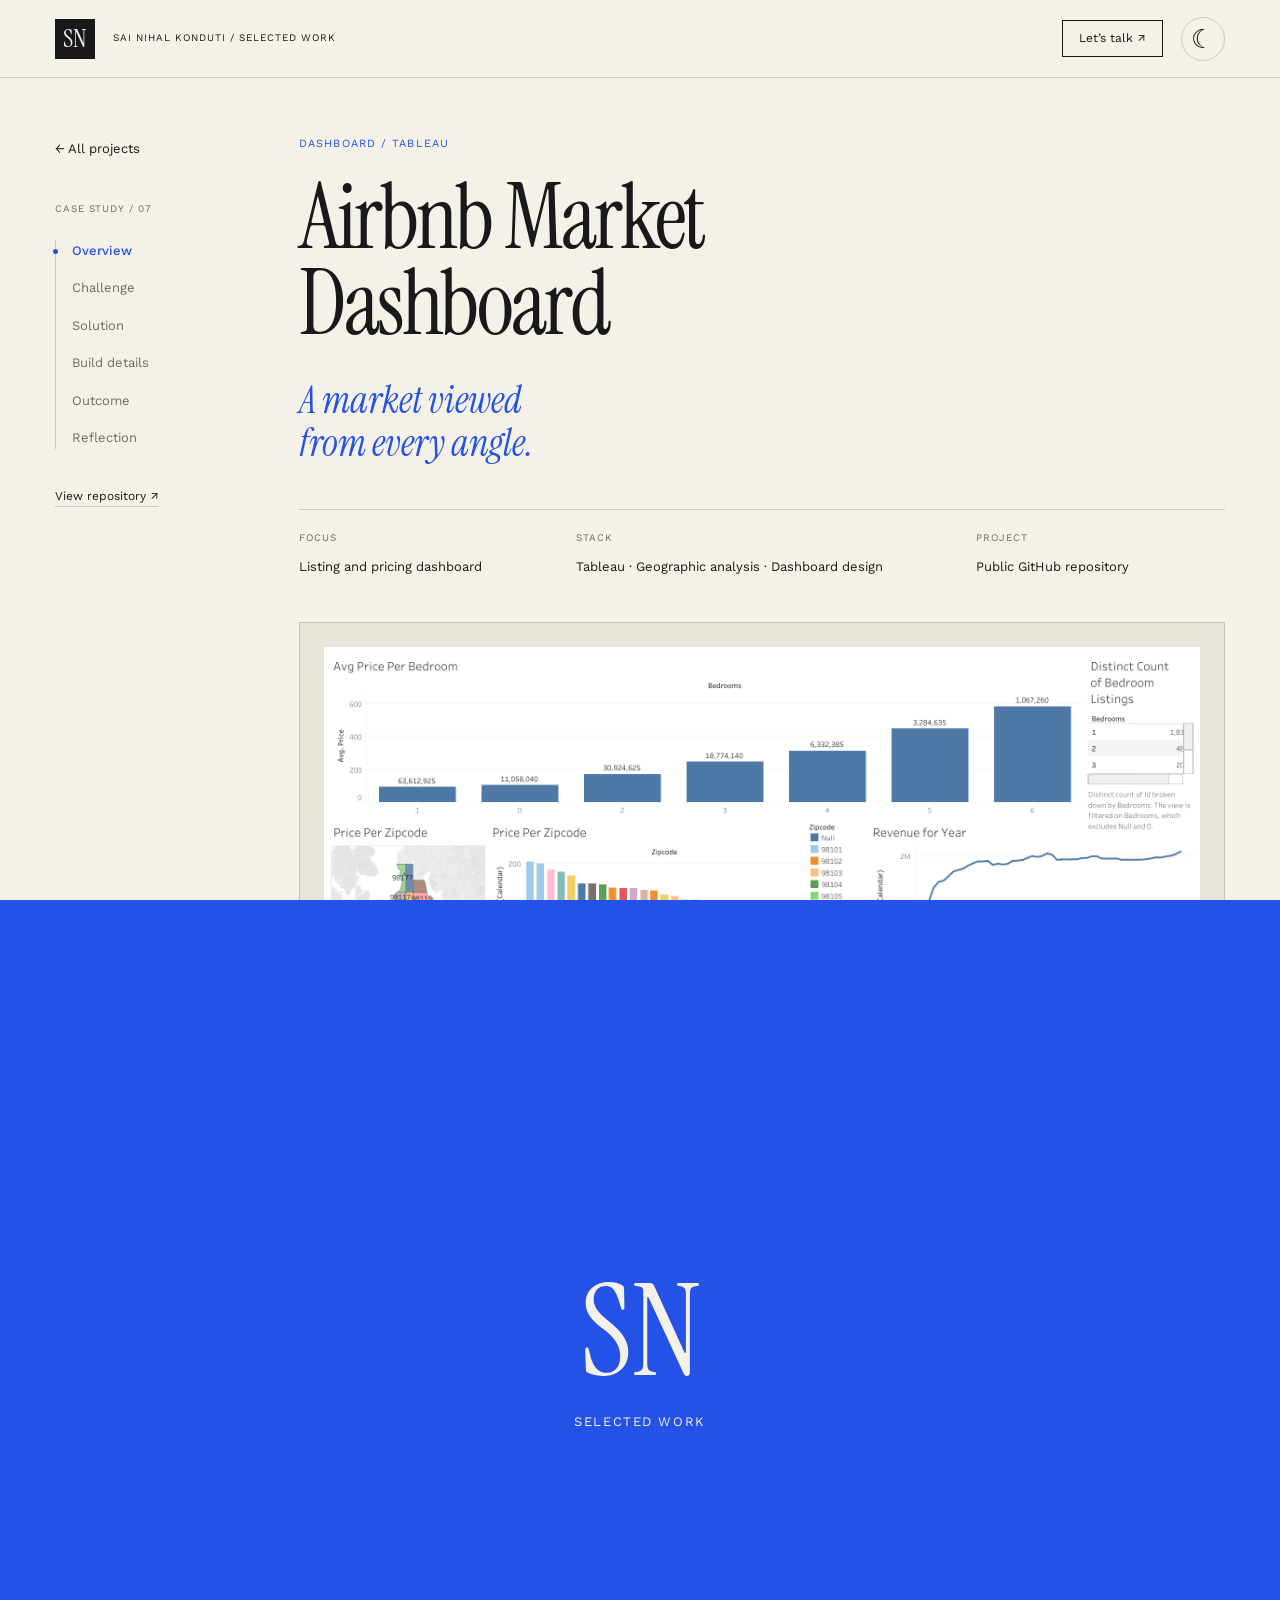
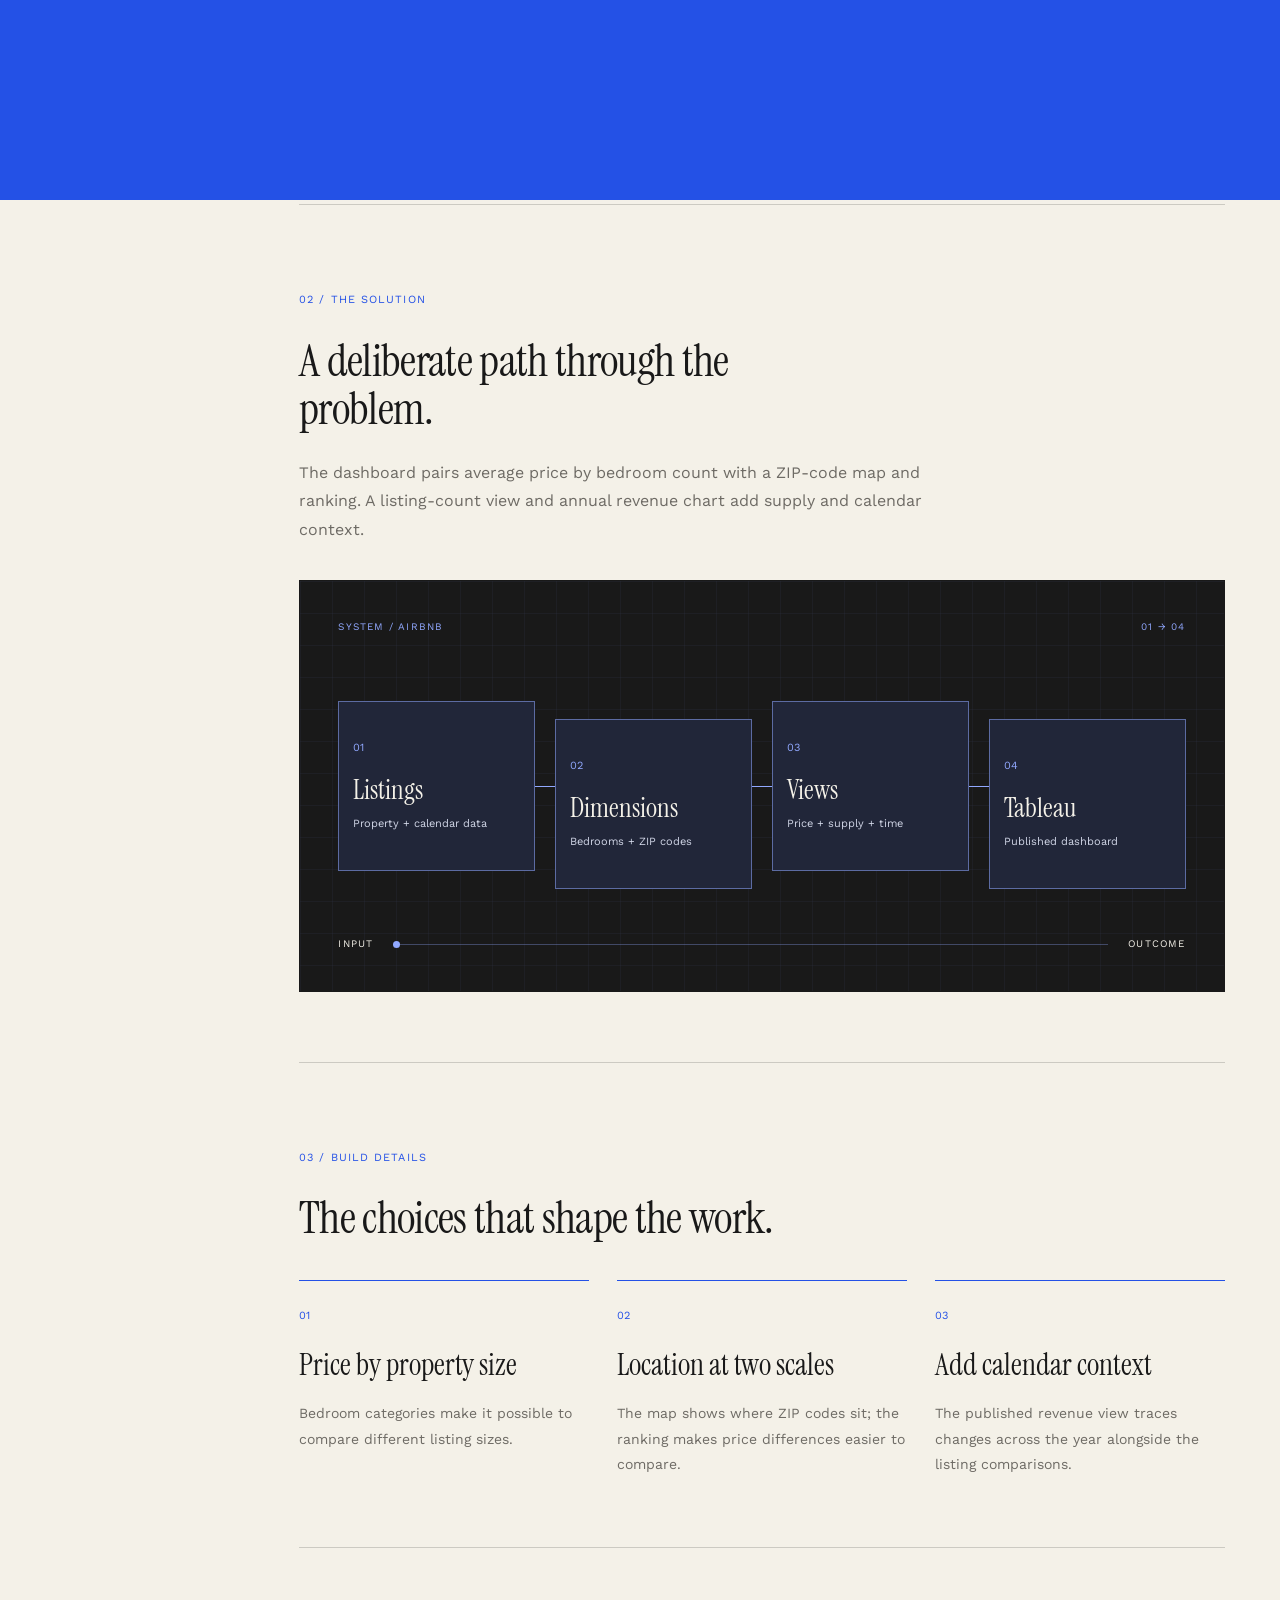
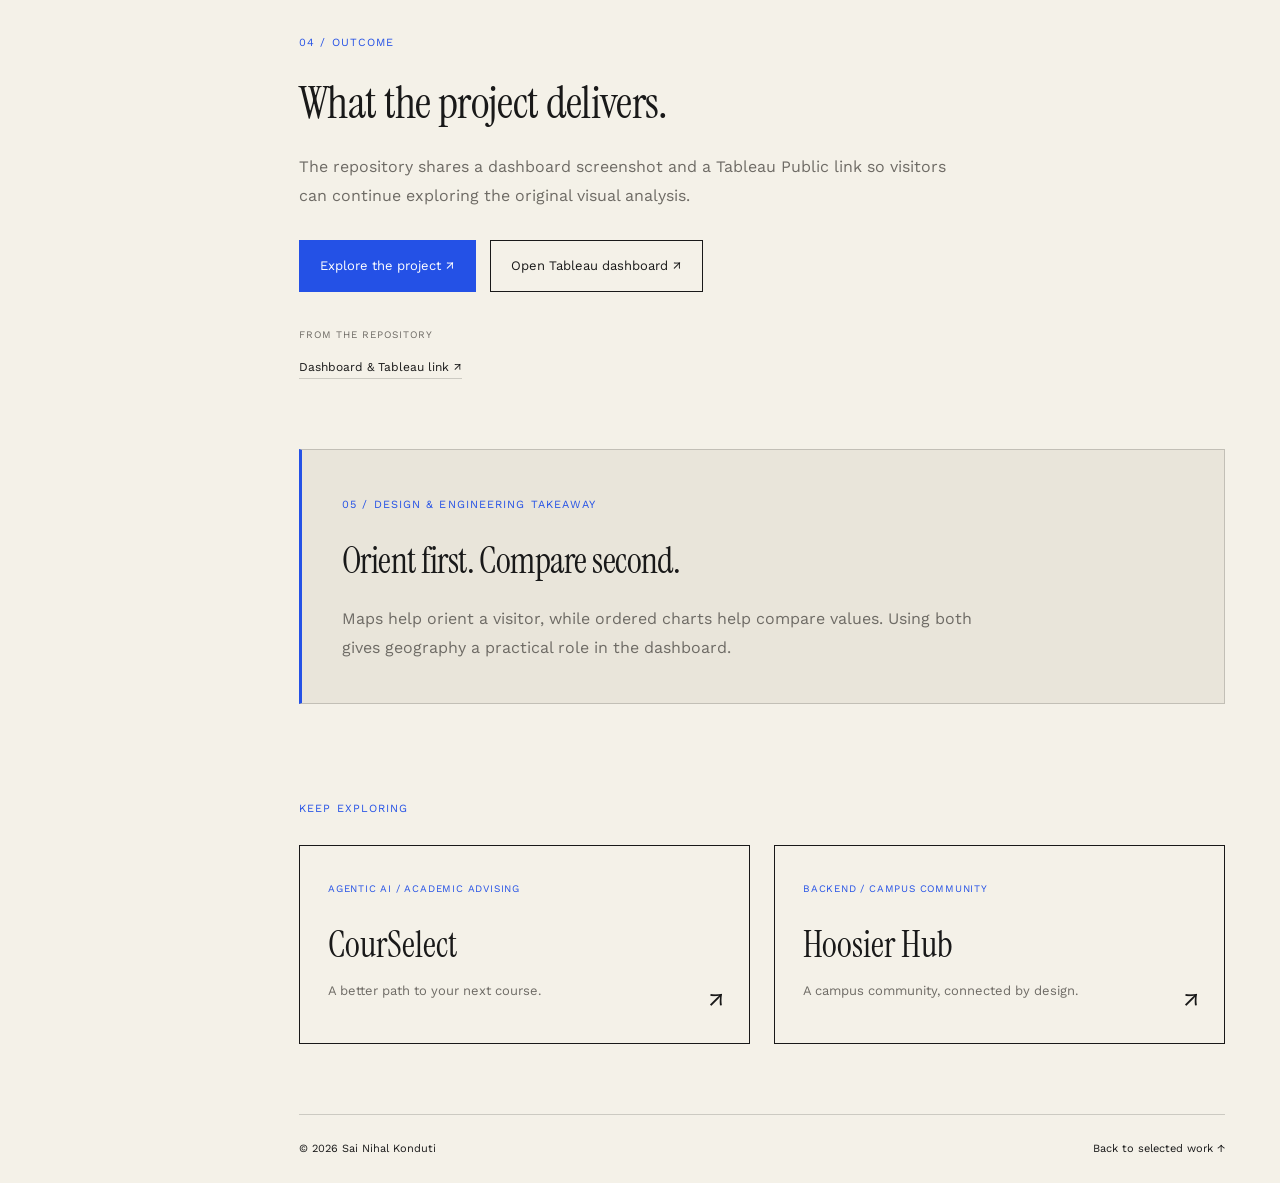
==== projects/airbnb.html @ 0c11f047 "Add project case studies, refine typography, and support dark mode" ====
<!doctype html>
<html lang="en"><head><meta charset="UTF-8"><meta name="viewport" content="width=device-width,initial-scale=1"><meta name="description" content="A Tableau dashboard bringing together bedroom pricing, listing counts, geographic differences, and a calendar-based revenue view."><title>Airbnb Market Dashboard — Sai Nihal Konduti</title><link rel="icon" href="../favicon.svg" type="image/svg+xml"><link rel="preconnect" href="https://fonts.googleapis.com"><link rel="preconnect" href="https://fonts.gstatic.com" crossorigin><link href="https://fonts.googleapis.com/css2?family=Instrument+Serif:ital@0;1&family=Work+Sans:wght@400;500;600&display=swap" rel="stylesheet"><link rel="stylesheet" href="../project.css?v=1"><script src="../transitions.js?v=1"></script><link rel="stylesheet" href="../theme.css?v=4"><script src="../theme.js?v=1"></script></head>
<body><a class="skip-link" href="#case-main">Skip to project</a><div class="page-wipe" aria-hidden="true"><span>SN <i>Selected work</i></span></div>
<header class="case-header"><a class="case-wordmark" data-page-transition href="../index.html#work" aria-label="Back to Sai Nihal’s portfolio">SN</a><span>SAI NIHAL KONDUTI / SELECTED WORK</span><a data-page-transition href="../index.html#contact">Let’s talk ↗</a><button class="theme-toggle" type="button" data-theme-toggle aria-label="Switch to dark mode" aria-pressed="false">☾</button></header>
<div class="case-layout"><aside class="case-sidebar"><a class="back-link" data-page-transition href="../index.html#work">← All projects</a><p>CASE STUDY / 07</p><nav aria-label="Case study sections"><a href="#overview">Overview</a><a href="#challenge">Challenge</a><a href="#solution">Solution</a><a href="#engineering">Build details</a><a href="#outcome">Outcome</a><a href="#reflection">Reflection</a></nav><a class="source-link" href="https://github.com/nihal2405/AIRBNB-DASHBOARD-USING-TABLEAU" target="_blank" rel="noreferrer">View repository ↗</a></aside>
<main id="case-main"><section id="overview" class="case-overview"><p class="eyebrow">Dashboard / Tableau</p><h1>Airbnb Market Dashboard</h1><p class="case-tagline">A market viewed<br>from every angle.</p><div class="case-meta"><div><small>FOCUS</small><span>Listing and pricing dashboard</span></div><div><small>STACK</small><span>Tableau · Geographic analysis · Dashboard design</span></div><div><small>PROJECT</small><span>Public GitHub repository</span></div></div><figure class="case-media"><a href="../assets/projects/airbnb.png" target="_blank" aria-label="View full-size project image"><img src="../assets/projects/airbnb.png" alt="Published Tableau dashboard showing bedroom prices, Seattle ZIP codes, listing counts, and revenue over time" fetchpriority="high"></a><figcaption>Original Tableau dashboard screenshot published in the project README <span>View full size ↗</span></figcaption></figure><div class="case-stats"><div><strong>Tableau</strong><span>visual analysis</span></div><div><strong>ZIP codes</strong><span>geographic comparison</span></div><div><strong>2016</strong><span>calendar view</span></div></div><p class="case-lead">A Tableau dashboard bringing together bedroom pricing, listing counts, geographic differences, and a calendar-based revenue view.</p></section>
<section id="challenge" class="case-section"><span class="section-no">01 / THE CHALLENGE</span><h2>One average cannot explain a market.</h2><p>A single average price hides the differences between property size, location, and time. Those dimensions need to be visible together.</p></section>
<section id="solution" class="case-section"><span class="section-no">02 / THE SOLUTION</span><h2>A deliberate path through the problem.</h2><p>The dashboard pairs average price by bedroom count with a ZIP-code map and ranking. A listing-count view and annual revenue chart add supply and calendar context.</p><div class="system-map" role="img" aria-label="Listings → Dimensions → Views → Tableau"><div class="map-label"><span>SYSTEM / AIRBNB</span><span>01 → 04</span></div><div class="map-path"><div class="map-node"><small>01</small><strong>Listings</strong><span>Property + calendar data</span></div><div class="map-node"><small>02</small><strong>Dimensions</strong><span>Bedrooms + ZIP codes</span></div><div class="map-node"><small>03</small><strong>Views</strong><span>Price + supply + time</span></div><div class="map-node"><small>04</small><strong>Tableau</strong><span>Published dashboard</span></div></div><div class="map-footer"><span>INPUT</span><i></i><span>OUTCOME</span></div></div></section>
<section id="engineering" class="case-section"><span class="section-no">03 / BUILD DETAILS</span><h2>The choices that shape the work.</h2><div class="feature-grid"><article><small>01</small><h3>Price by property size</h3><p>Bedroom categories make it possible to compare different listing sizes.</p></article><article><small>02</small><h3>Location at two scales</h3><p>The map shows where ZIP codes sit; the ranking makes price differences easier to compare.</p></article><article><small>03</small><h3>Add calendar context</h3><p>The published revenue view traces changes across the year alongside the listing comparisons.</p></article></div></section>
<section id="outcome" class="case-section"><span class="section-no">04 / OUTCOME</span><h2>What the project delivers.</h2><p>The repository shares a dashboard screenshot and a Tableau Public link so visitors can continue exploring the original visual analysis.</p><div class="case-actions"><a class="case-button" href="https://github.com/nihal2405/AIRBNB-DASHBOARD-USING-TABLEAU" target="_blank" rel="noreferrer">Explore the project ↗</a><a class="case-button secondary" href="https://public.tableau.com/views/Airbnbfullproject_17025714874480/Dashboard1" target="_blank" rel="noreferrer">Open Tableau dashboard ↗</a></div><div class="case-sources"><small>FROM THE REPOSITORY</small><a href="https://github.com/nihal2405/AIRBNB-DASHBOARD-USING-TABLEAU/blob/HEAD/README.md" target="_blank" rel="noreferrer">Dashboard &amp; Tableau link ↗</a></div></section>
<section id="reflection" class="case-section case-reflection"><span class="section-no">05 / DESIGN &amp; ENGINEERING TAKEAWAY</span><h2>Orient first. Compare second.</h2><p>Maps help orient a visitor, while ordered charts help compare values. Using both gives geography a practical role in the dashboard.</p></section>
<section class="related-section"><span class="section-no">KEEP EXPLORING</span><div class="related-grid"><a class="related-card" data-page-transition href="courselect.html"><span>Agentic AI / Academic advising</span><h3>CourSelect</h3><p>A better path to your next course.</p><b aria-hidden="true">↗</b></a><a class="related-card" data-page-transition href="hoosier-hub.html"><span>Backend / Campus community</span><h3>Hoosier Hub</h3><p>A campus community, connected by design.</p><b aria-hidden="true">↗</b></a></div></section><footer class="case-footer"><span>© 2026 Sai Nihal Konduti</span><a data-page-transition href="../index.html#work">Back to selected work ↑</a></footer></main></div></body></html>
---- project.css ----
@import url('transitions.css?v=1');
:root { --paper:#f4f1e8; --ink:#191919; --soft:#e9e5da; --blue:#2451e6; --muted:#6e6b65; --border:rgba(25,25,25,.18); --display:'Instrument Serif',Georgia,serif; --sans:'Work Sans',Arial,sans-serif; --gutter:clamp(22px,4.3vw,90px); }
* { box-sizing: border-box; }
html { scroll-behavior:smooth; scroll-padding-top:120px; }
body { margin:0; background:var(--paper); color:var(--ink); font:16px/1.65 var(--sans); }
a { color:inherit; text-decoration:none; }
a:focus-visible { outline:3px solid var(--blue); outline-offset:6px; }
::selection { background:var(--blue); color:var(--paper); }
.skip-link { position:fixed; left:-9999px; top:12px; z-index:1100; padding:12px; background:var(--ink); color:var(--paper); }
.skip-link:focus { left:12px; }
.case-header { position:fixed; inset:0 0 auto; height:78px; z-index:30; padding:0 var(--gutter); display:flex; align-items:center; gap:18px; background:var(--paper); border-bottom:1px solid var(--border); }
.case-wordmark { display:grid; place-items:center; width:40px; height:40px; background:var(--ink); color:var(--paper); font:25px var(--display); }
.case-header > span { font-size:10px; letter-spacing:.1em; }
.case-header > a:last-child { margin-left:auto; border:1px solid var(--ink); padding:8px 16px; font-size:12px; }
.case-layout { display:grid; grid-template-columns:180px minmax(0,1fr); gap:clamp(35px,5vw,90px); max-width:1600px; margin:0 auto; padding:135px var(--gutter) 0; }
.case-sidebar { position:sticky; top:120px; align-self:start; }
.back-link { display:inline-block; font-size:13px; margin-bottom:42px; }
.back-link:hover { color:var(--blue); }
.case-sidebar > p { font-size:10px; color:var(--muted); letter-spacing:.09em; margin:0 0 22px; }
.case-sidebar nav { display:flex; flex-direction:column; gap:16px; border-left:1px solid var(--border); }
.case-sidebar nav a { font-size:13px; color:var(--muted); padding-left:16px; position:relative; }
.case-sidebar nav a[aria-current] { color:var(--blue); font-weight:500; }
.case-sidebar nav a[aria-current]::before { content:''; position:absolute; left:-3px; top:9px; width:5px; height:5px; background:var(--blue); border-radius:50%; }
.source-link { display:inline-block; margin-top:38px; font-size:12px; border-bottom:1px solid var(--border); }
main { min-width:0; }
.eyebrow,.section-no { font-size:11px; color:var(--blue); letter-spacing:.1em; text-transform:uppercase; }
.eyebrow { margin:0 0 22px; }
h1 { font:400 clamp(60px,7vw,112px)/.96 var(--display); letter-spacing:-.035em; margin:0 0 32px; max-width:16ch; }
.case-tagline { font:italic clamp(30px,3vw,46px)/1.12 var(--display); color:var(--blue); margin:0 0 44px; }
.case-meta { display:grid; grid-template-columns:1fr 1.5fr 1fr; border-top:1px solid var(--border); padding-top:20px; gap:28px; margin-bottom:45px; }
.case-meta div { display:flex; flex-direction:column; gap:10px; }
.case-meta small { font-size:10px; letter-spacing:.1em; color:var(--muted); }
.case-meta span { font-size:13px; line-height:1.6; }
.system-map { position:relative; padding:clamp(24px,3vw,45px); background:var(--ink); color:var(--paper); overflow:hidden; border:1px solid var(--ink); }
.system-map::before { content:''; position:absolute; inset:0; pointer-events:none; opacity:.18; background-image:linear-gradient(#91a8ff44 1px,transparent 1px),linear-gradient(90deg,#91a8ff44 1px,transparent 1px); background-size:32px 32px; }
.map-label,.map-footer { position:relative; display:flex; align-items:center; justify-content:space-between; gap:20px; font-size:10px; letter-spacing:.12em; }
.map-label { color:#91a8ff; }
.map-path { display:grid; grid-template-columns:repeat(4,minmax(0,1fr)); gap:20px; position:relative; margin:65px 0; }
.map-path::before { content:''; position:absolute; top:50%; height:1px; left:0; right:0; background:#91a8ff; }
.map-node { position:relative; z-index:1; min-height:170px; padding:20px 14px; border:1px solid #91a8ff88; background:#212639; display:flex; flex-direction:column; justify-content:center; }
.map-node:nth-child(even) { transform:translateY(18px); }
.map-node small { color:#91a8ff; font-size:11px; margin-bottom:18px; }
.map-node strong { font:400 clamp(22px,2.1vw,34px)/1.1 var(--display); }
.map-node > span { font-size:11px; margin-top:12px; color:#d0d5e6; line-height:1.5; }
.map-footer i { flex:1; height:1px; background:#91a8ff55; position:relative; }
.map-footer i::after { content:''; position:absolute; top:-3px; left:0; width:7px; height:7px; border-radius:50%; background:#91a8ff; animation:signal 4s linear infinite; }
@keyframes signal { to { left:calc(100% - 7px); } }
.case-stats { display:grid; grid-template-columns:repeat(3,minmax(0,1fr)); border-bottom:1px solid var(--border); padding-block:30px; gap:20px; }
.case-stats div { display:flex; flex-direction:column; gap:8px; border-right:1px solid var(--border); padding-right:16px; }
.case-stats div:last-child { border:0; }
.case-stats strong { font:400 clamp(27px,3vw,46px)/1 var(--display); color:var(--blue); overflow-wrap:anywhere; }
.case-stats span { font-size:12px; color:var(--muted); }
.case-lead { font:400 clamp(26px,2.6vw,38px)/1.35 var(--display); max-width:40ch; margin:45px 0 0; }
.case-section { padding-top:80px; margin-top:70px; border-top:1px solid var(--border); }
h2 { font:400 clamp(34px,3.5vw,54px)/1.08 var(--display); letter-spacing:-.015em; max-width:25ch; margin:25px 0; }
.case-section > p { max-width:65ch; color:var(--muted); margin:0; line-height:1.8; }
.stack-chips { display:flex; gap:10px; flex-wrap:wrap; margin-top:30px; }
.stack-chips span { border:1px solid var(--ink); padding:7px 12px; font-size:12px; }
.case-section .system-map { margin-top:35px; }
.feature-grid { display:grid; grid-template-columns:repeat(3,minmax(0,1fr)); margin-top:38px; gap:28px; }
.feature-grid article { border-top:1px solid var(--blue); padding-top:20px; }
.feature-grid small { font-size:11px; color:var(--blue); }
.feature-grid h3 { font:400 30px/1.12 var(--display); margin:20px 0; }
.feature-grid p { color:var(--muted); font-size:14px; line-height:1.8; margin:0; }
.case-actions { display:flex; flex-wrap:wrap; gap:14px; margin-top:30px; }
.case-button { background:var(--blue); color:white; padding:14px 20px; font-size:13px; border:1px solid var(--blue); transition:transform .2s,box-shadow .2s; }
.case-button:hover { transform:translate(-3px,-3px); box-shadow:4px 4px 0 var(--ink); }
.case-button.secondary { background:transparent; color:var(--ink); border-color:var(--ink); }
.case-sources { display:flex; flex-wrap:wrap; gap:15px 25px; margin-top:35px; }
.case-sources small { width:100%; font-size:10px; letter-spacing:.1em; color:var(--muted); }
.case-sources a { font-size:12px; border-bottom:1px solid var(--border); }
.case-sources a:hover { color:var(--blue); }
.case-reflection { padding:40px; background:var(--soft); border:1px solid var(--border); border-left:3px solid var(--blue); }
.case-reflection h2 { font-size:36px; }
.case-media { margin:0; background:#e9e5da; border:1px solid var(--border); padding:clamp(12px,2vw,24px); }
.case-media a { display:block; background:white; }
.case-media img { display:block; width:100%; height:auto; max-height:650px; object-fit:contain; }
.case-media figcaption { display:flex; justify-content:space-between; gap:16px; font-size:11px; color:var(--muted); margin-top:15px; }
.case-media figcaption span { white-space:nowrap; }
.related-section { margin-top:90px; }
.related-grid { display:grid; grid-template-columns:1fr 1fr; gap:24px; margin-top:25px; }
.related-card { border:1px solid var(--ink); padding:28px; position:relative; transition:transform .3s,box-shadow .3s; }
.related-card:hover { transform:translateY(-6px); box-shadow:6px 6px 0 var(--blue); }
.related-card > span { font-size:10px; color:var(--blue); text-transform:uppercase; letter-spacing:.08em; }
.related-card h3 { font:400 36px/1.1 var(--display); margin:24px 0 16px; }
.related-card p { color:var(--muted); font-size:13px; padding-right:25px; }
.related-card b { position:absolute; bottom:22px; right:24px; font-size:24px; font-weight:400; }
.case-footer { display:flex; justify-content:space-between; gap:20px; font-size:11px; margin-top:70px; padding:25px 0; border-top:1px solid var(--border); }
@media(max-width:1100px) {
  .case-layout { grid-template-columns:145px minmax(0,1fr); gap:35px; }
  .map-path { grid-template-columns:1fr 1fr; margin:40px 0; }
  .map-path::before { display:none; }
  .map-node:nth-child(even) { transform:none; }
  .map-node { min-height:145px; }
  .feature-grid { grid-template-columns:1fr; }
  .feature-grid article { display:grid; grid-template-columns:30px 1fr; gap:0 15px; }
  .feature-grid h3 { margin-top:0; }
  .feature-grid p { grid-column:2; }
}
@media(max-width:760px) {
  html { scroll-padding-top:160px; }
  .case-header { height:68px; }
  .case-header > span { display:none; }
  .case-layout { display:block; padding-top:90px; }
  .case-sidebar { position:sticky; top:68px; z-index:20; background:var(--paper); padding-block:10px; border-bottom:1px solid var(--border); margin-bottom:35px; }
  .back-link { margin-bottom:12px; font-size:12px; }
  .case-sidebar > p, .source-link { display:none; }
  .case-sidebar nav { flex-direction:row; gap:20px; overflow-x:auto; border:0; padding:0 0 8px; }
  .case-sidebar nav a { padding:0; white-space:nowrap; font-size:12px; }
  .case-sidebar nav a[aria-current]::before { display:none; }
  h1 { font-size:clamp(48px,10vw,76px); }
  .case-tagline { font-size:32px; }
  .case-meta { grid-template-columns:1fr; gap:22px; }
  .case-meta div { gap:4px; }
  .map-path { gap:12px; }
  .map-node { padding:15px 12px; }
  .map-node strong { font-size:24px; }
  .map-label { font-size:9px; letter-spacing:.04em; }
  .case-stats { gap:12px; }
  .case-stats strong { font-size:30px; }
  .case-stats span { font-size:11px; }
  .case-lead { font-size:28px; }
  .case-section { padding-top:40px; margin-top:50px; }
  h2 { font-size:36px; }
  .case-reflection { padding:28px 22px; }
  .case-media figcaption { flex-direction:column; }
  .related-grid { grid-template-columns:1fr; }
  .case-footer { flex-direction:column; gap:10px; }
}
@media(prefers-reduced-motion:reduce) { html { scroll-behavior:auto; } *, *::before, *::after { animation:none!important; transition:none!important; } }
---- theme.css ----
html { color-scheme: light; }
html[data-theme="dark"] {
  color-scheme: dark;
  --paper: #17191e;
  --ink: #f4f1e8;
  --soft: #24272e;
  --muted: #b5b4b0;
  --border: rgba(244,241,232,.2);
  --blue: #7b9aff;
}
.theme-toggle {
  display: inline-grid; place-items: center; flex-shrink: 0;
  width: 44px; height: 44px; padding: 0; border: 1px solid var(--border);
  border-radius: 50%; color: var(--ink); background: transparent;
  font: 26px/1 var(--sans); cursor: pointer;
}
.theme-toggle:hover { color: var(--blue); border-color: var(--blue); }
.theme-toggle:focus-visible { outline: 2px solid var(--blue); outline-offset: 4px; }
.case-header > a:last-of-type { margin-left: auto; border: 1px solid var(--ink); padding: 8px 16px; font-size: 12px; }
html[data-theme="dark"] .paper-grain { mix-blend-mode: screen; opacity: .08; }
html[data-theme="dark"] .portrait-card { background: var(--soft); border-color: var(--border); }
html[data-theme="dark"] .portrait-tape { background: #a99e7eb5; }
html[data-theme="dark"] :is(.projects-section,.project-panel,.contact-section,.system-map,.system-core) {
  background: #0e1117; color: #f4f1e8;
}
html[data-theme="dark"] .project-panel:hover { background: #24272e; color: #f4f1e8; }
html[data-theme="dark"] :is(.button.primary,.button.inverse,.publication-block,.portrait-stamp,.case-button) {
  background: var(--blue); color: #17191e; border-color: var(--blue);
}
html[data-theme="dark"] .case-button.secondary { background: transparent; color: var(--ink); }
html[data-theme="dark"] .case-media { background: var(--soft); }
html[data-theme="dark"] .contact-inner footer { border-color: var(--border); }
html[data-theme="dark"] .social-button { border-color: var(--blue); }
html[data-theme="dark"] .social-button:hover { color: #17191e; }
@media (min-width: 1101px) { .site-nav { gap: clamp(18px,2vw,42px); } }

html[data-theme="dark"] .page-wipe { background: var(--blue); color: #17191e; }
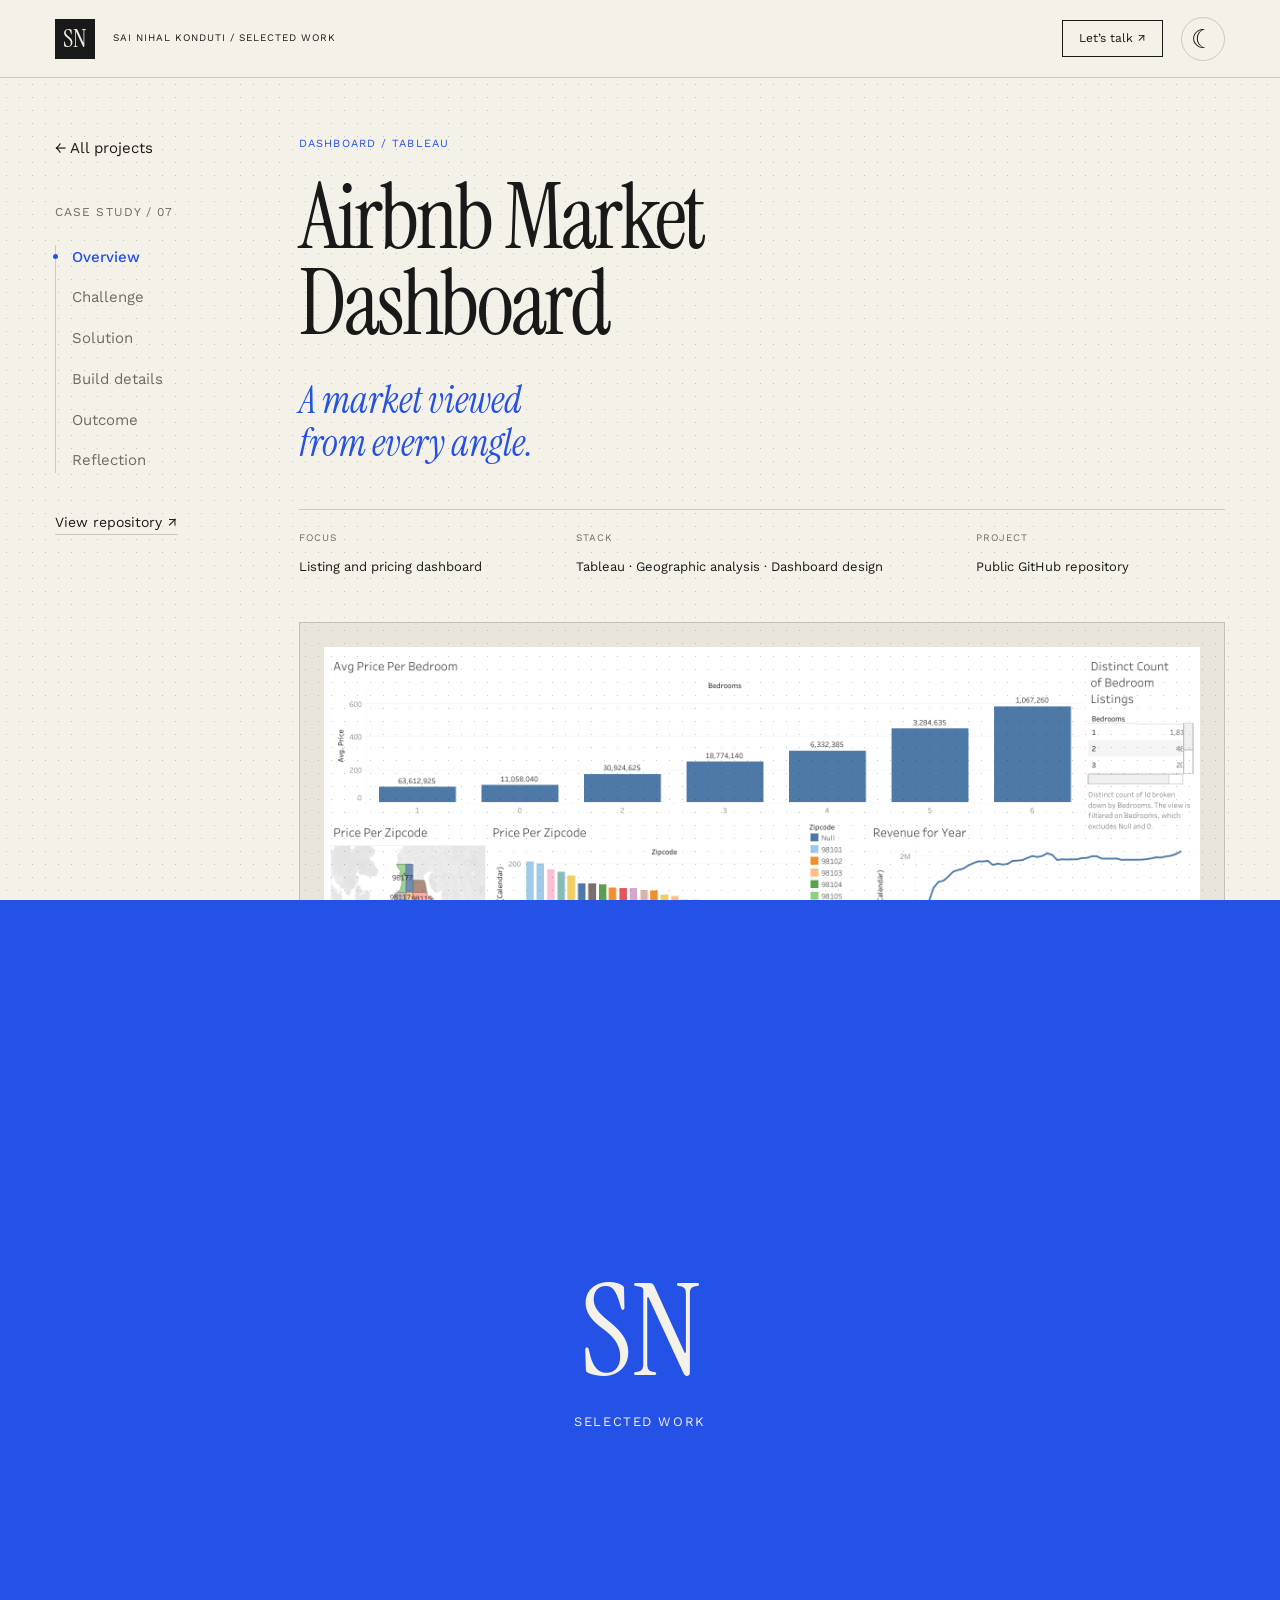
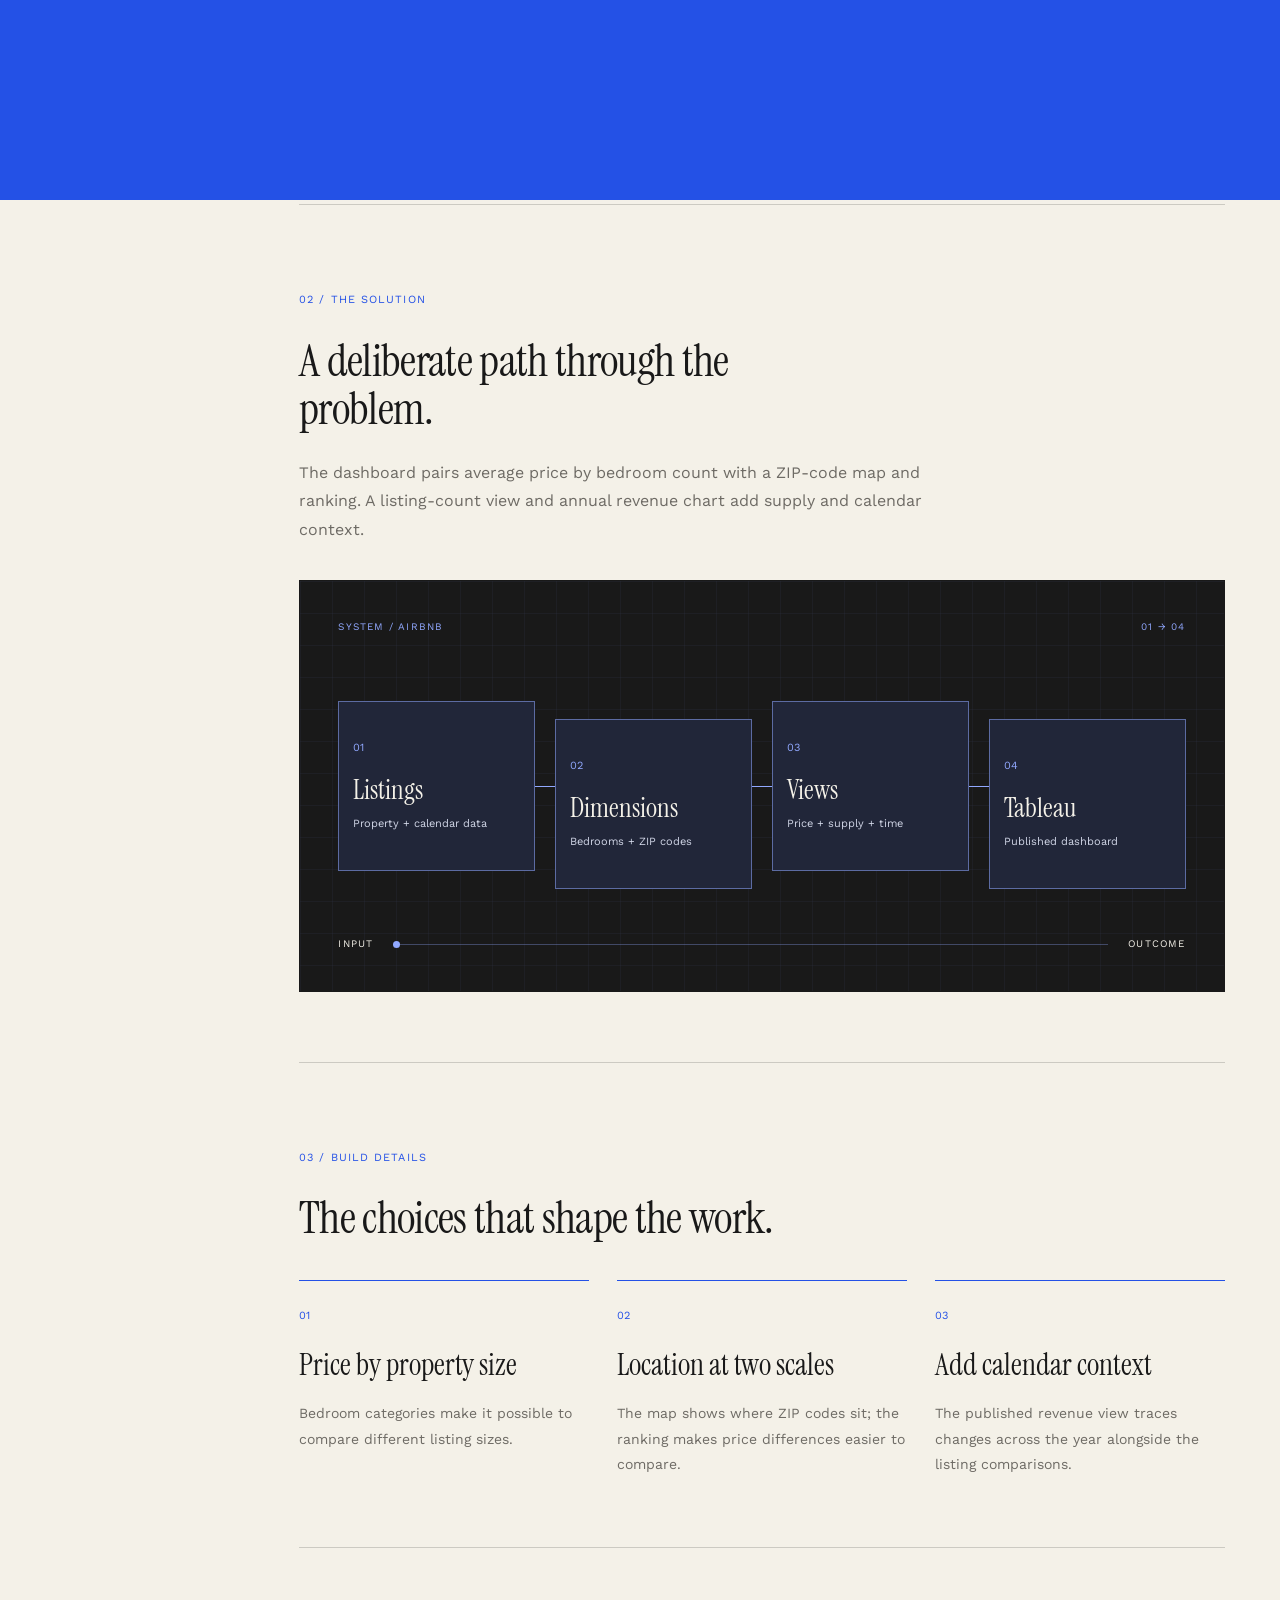
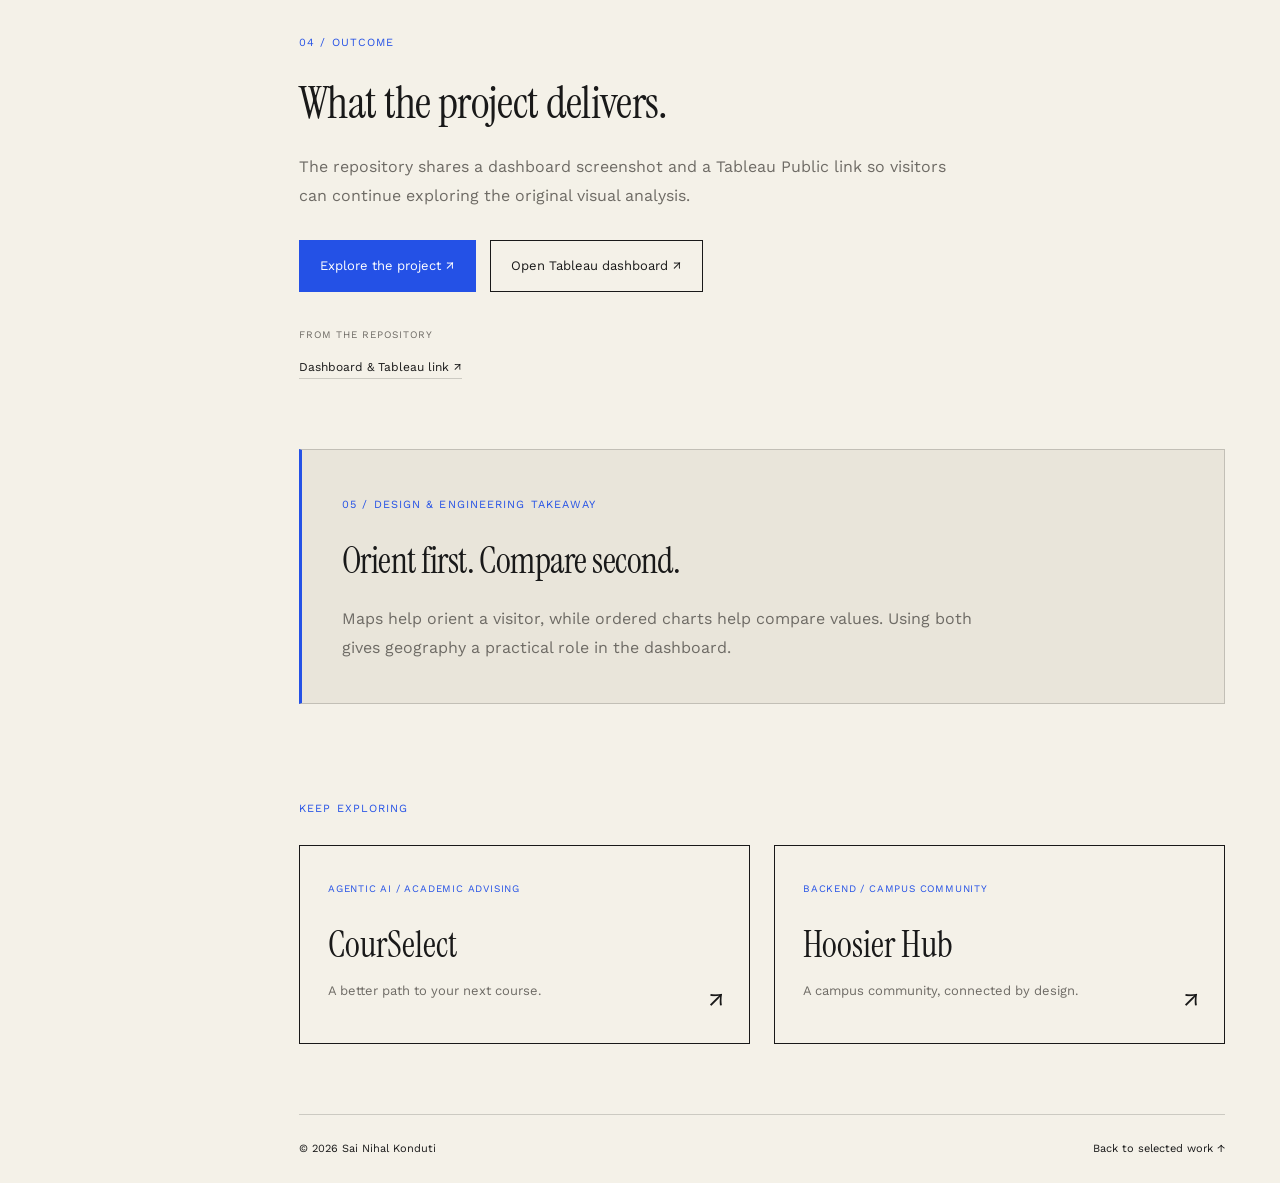
==== commit b82cd608: "Match project backgrounds and enlarge case study navigation" ====
--- a/projects/airbnb.html
+++ b/projects/airbnb.html
@@ -1,6 +1,6 @@
 <!doctype html>
-<html lang="en"><head><meta charset="UTF-8"><meta name="viewport" content="width=device-width,initial-scale=1"><meta name="description" content="A Tableau dashboard bringing together bedroom pricing, listing counts, geographic differences, and a calendar-based revenue view."><title>Airbnb Market Dashboard — Sai Nihal Konduti</title><link rel="icon" href="../favicon.svg" type="image/svg+xml"><link rel="preconnect" href="https://fonts.googleapis.com"><link rel="preconnect" href="https://fonts.gstatic.com" crossorigin><link href="https://fonts.googleapis.com/css2?family=Instrument+Serif:ital@0;1&family=Work+Sans:wght@400;500;600&display=swap" rel="stylesheet"><link rel="stylesheet" href="../project.css?v=1"><script src="../transitions.js?v=1"></script><link rel="stylesheet" href="../theme.css?v=4"><script src="../theme.js?v=1"></script></head>
-<body><a class="skip-link" href="#case-main">Skip to project</a><div class="page-wipe" aria-hidden="true"><span>SN <i>Selected work</i></span></div>
+<html lang="en"><head><meta charset="UTF-8"><meta name="viewport" content="width=device-width,initial-scale=1"><meta name="description" content="A Tableau dashboard bringing together bedroom pricing, listing counts, geographic differences, and a calendar-based revenue view."><title>Airbnb Market Dashboard — Sai Nihal Konduti</title><link rel="icon" href="../favicon.svg" type="image/svg+xml"><link rel="preconnect" href="https://fonts.googleapis.com"><link rel="preconnect" href="https://fonts.gstatic.com" crossorigin><link href="https://fonts.googleapis.com/css2?family=Instrument+Serif:ital@0;1&family=Work+Sans:wght@400;500;600&display=swap" rel="stylesheet"><link rel="stylesheet" href="../project.css?v=3"><script src="../transitions.js?v=1"></script><link rel="stylesheet" href="../theme.css?v=4"><script src="../theme.js?v=1"></script></head>
+<body><div class="paper-grain" aria-hidden="true"></div><a class="skip-link" href="#case-main">Skip to project</a><div class="page-wipe" aria-hidden="true"><span>SN <i>Selected work</i></span></div>
 <header class="case-header"><a class="case-wordmark" data-page-transition href="../index.html#work" aria-label="Back to Sai Nihal’s portfolio">SN</a><span>SAI NIHAL KONDUTI / SELECTED WORK</span><a data-page-transition href="../index.html#contact">Let’s talk ↗</a><button class="theme-toggle" type="button" data-theme-toggle aria-label="Switch to dark mode" aria-pressed="false">☾</button></header>
 <div class="case-layout"><aside class="case-sidebar"><a class="back-link" data-page-transition href="../index.html#work">← All projects</a><p>CASE STUDY / 07</p><nav aria-label="Case study sections"><a href="#overview">Overview</a><a href="#challenge">Challenge</a><a href="#solution">Solution</a><a href="#engineering">Build details</a><a href="#outcome">Outcome</a><a href="#reflection">Reflection</a></nav><a class="source-link" href="https://github.com/nihal2405/AIRBNB-DASHBOARD-USING-TABLEAU" target="_blank" rel="noreferrer">View repository ↗</a></aside>
 <main id="case-main"><section id="overview" class="case-overview"><p class="eyebrow">Dashboard / Tableau</p><h1>Airbnb Market Dashboard</h1><p class="case-tagline">A market viewed<br>from every angle.</p><div class="case-meta"><div><small>FOCUS</small><span>Listing and pricing dashboard</span></div><div><small>STACK</small><span>Tableau · Geographic analysis · Dashboard design</span></div><div><small>PROJECT</small><span>Public GitHub repository</span></div></div><figure class="case-media"><a href="../assets/projects/airbnb.png" target="_blank" aria-label="View full-size project image"><img src="../assets/projects/airbnb.png" alt="Published Tableau dashboard showing bedroom prices, Seattle ZIP codes, listing counts, and revenue over time" fetchpriority="high"></a><figcaption>Original Tableau dashboard screenshot published in the project README <span>View full size ↗</span></figcaption></figure><div class="case-stats"><div><strong>Tableau</strong><span>visual analysis</span></div><div><strong>ZIP codes</strong><span>geographic comparison</span></div><div><strong>2016</strong><span>calendar view</span></div></div><p class="case-lead">A Tableau dashboard bringing together bedroom pricing, listing counts, geographic differences, and a calendar-based revenue view.</p></section>
--- a/project.css
+++ b/project.css
@@ -14,14 +14,14 @@
 .case-header > a:last-child { margin-left:auto; border:1px solid var(--ink); padding:8px 16px; font-size:12px; }
 .case-layout { display:grid; grid-template-columns:180px minmax(0,1fr); gap:clamp(35px,5vw,90px); max-width:1600px; margin:0 auto; padding:135px var(--gutter) 0; }
 .case-sidebar { position:sticky; top:120px; align-self:start; }
-.back-link { display:inline-block; font-size:13px; margin-bottom:42px; }
+.back-link { display:inline-block; font-size:15px; margin-bottom:42px; }
 .back-link:hover { color:var(--blue); }
-.case-sidebar > p { font-size:10px; color:var(--muted); letter-spacing:.09em; margin:0 0 22px; }
+.case-sidebar > p { font-size:12px; color:var(--muted); letter-spacing:.09em; margin:0 0 22px; }
 .case-sidebar nav { display:flex; flex-direction:column; gap:16px; border-left:1px solid var(--border); }
-.case-sidebar nav a { font-size:13px; color:var(--muted); padding-left:16px; position:relative; }
+.case-sidebar nav a { font-size:15px; color:var(--muted); padding-left:16px; position:relative; }
 .case-sidebar nav a[aria-current] { color:var(--blue); font-weight:500; }
-.case-sidebar nav a[aria-current]::before { content:''; position:absolute; left:-3px; top:9px; width:5px; height:5px; background:var(--blue); border-radius:50%; }
-.source-link { display:inline-block; margin-top:38px; font-size:12px; border-bottom:1px solid var(--border); }
+.case-sidebar nav a[aria-current]::before { content:''; position:absolute; left:-3px; top:calc(.825em - 2.5px); width:5px; height:5px; background:var(--blue); border-radius:50%; }
+.source-link { display:inline-block; margin-top:38px; font-size:14px; border-bottom:1px solid var(--border); }
 main { min-width:0; }
 .eyebrow,.section-no { font-size:11px; color:var(--blue); letter-spacing:.1em; text-transform:uppercase; }
 .eyebrow { margin:0 0 22px; }
@@ -103,10 +103,10 @@
   .case-header > span { display:none; }
   .case-layout { display:block; padding-top:90px; }
   .case-sidebar { position:sticky; top:68px; z-index:20; background:var(--paper); padding-block:10px; border-bottom:1px solid var(--border); margin-bottom:35px; }
-  .back-link { margin-bottom:12px; font-size:12px; }
+  .back-link { margin-bottom:12px; font-size:14px; }
   .case-sidebar > p, .source-link { display:none; }
   .case-sidebar nav { flex-direction:row; gap:20px; overflow-x:auto; border:0; padding:0 0 8px; }
-  .case-sidebar nav a { padding:0; white-space:nowrap; font-size:12px; }
+  .case-sidebar nav a { padding:0; white-space:nowrap; font-size:14px; }
   .case-sidebar nav a[aria-current]::before { display:none; }
   h1 { font-size:clamp(48px,10vw,76px); }
   .case-tagline { font-size:32px; }
@@ -128,3 +128,6 @@
   .case-footer { flex-direction:column; gap:10px; }
 }
 @media(prefers-reduced-motion:reduce) { html { scroll-behavior:auto; } *, *::before, *::after { animation:none!important; transition:none!important; } }
+
+/* Match the dotted paper texture used on the portfolio homepage. */
+.paper-grain { position:fixed; inset:0; pointer-events:none; z-index:2; opacity:.22; mix-blend-mode:multiply; background-image:radial-gradient(var(--ink) .6px,transparent .6px); background-size:13px 13px; }
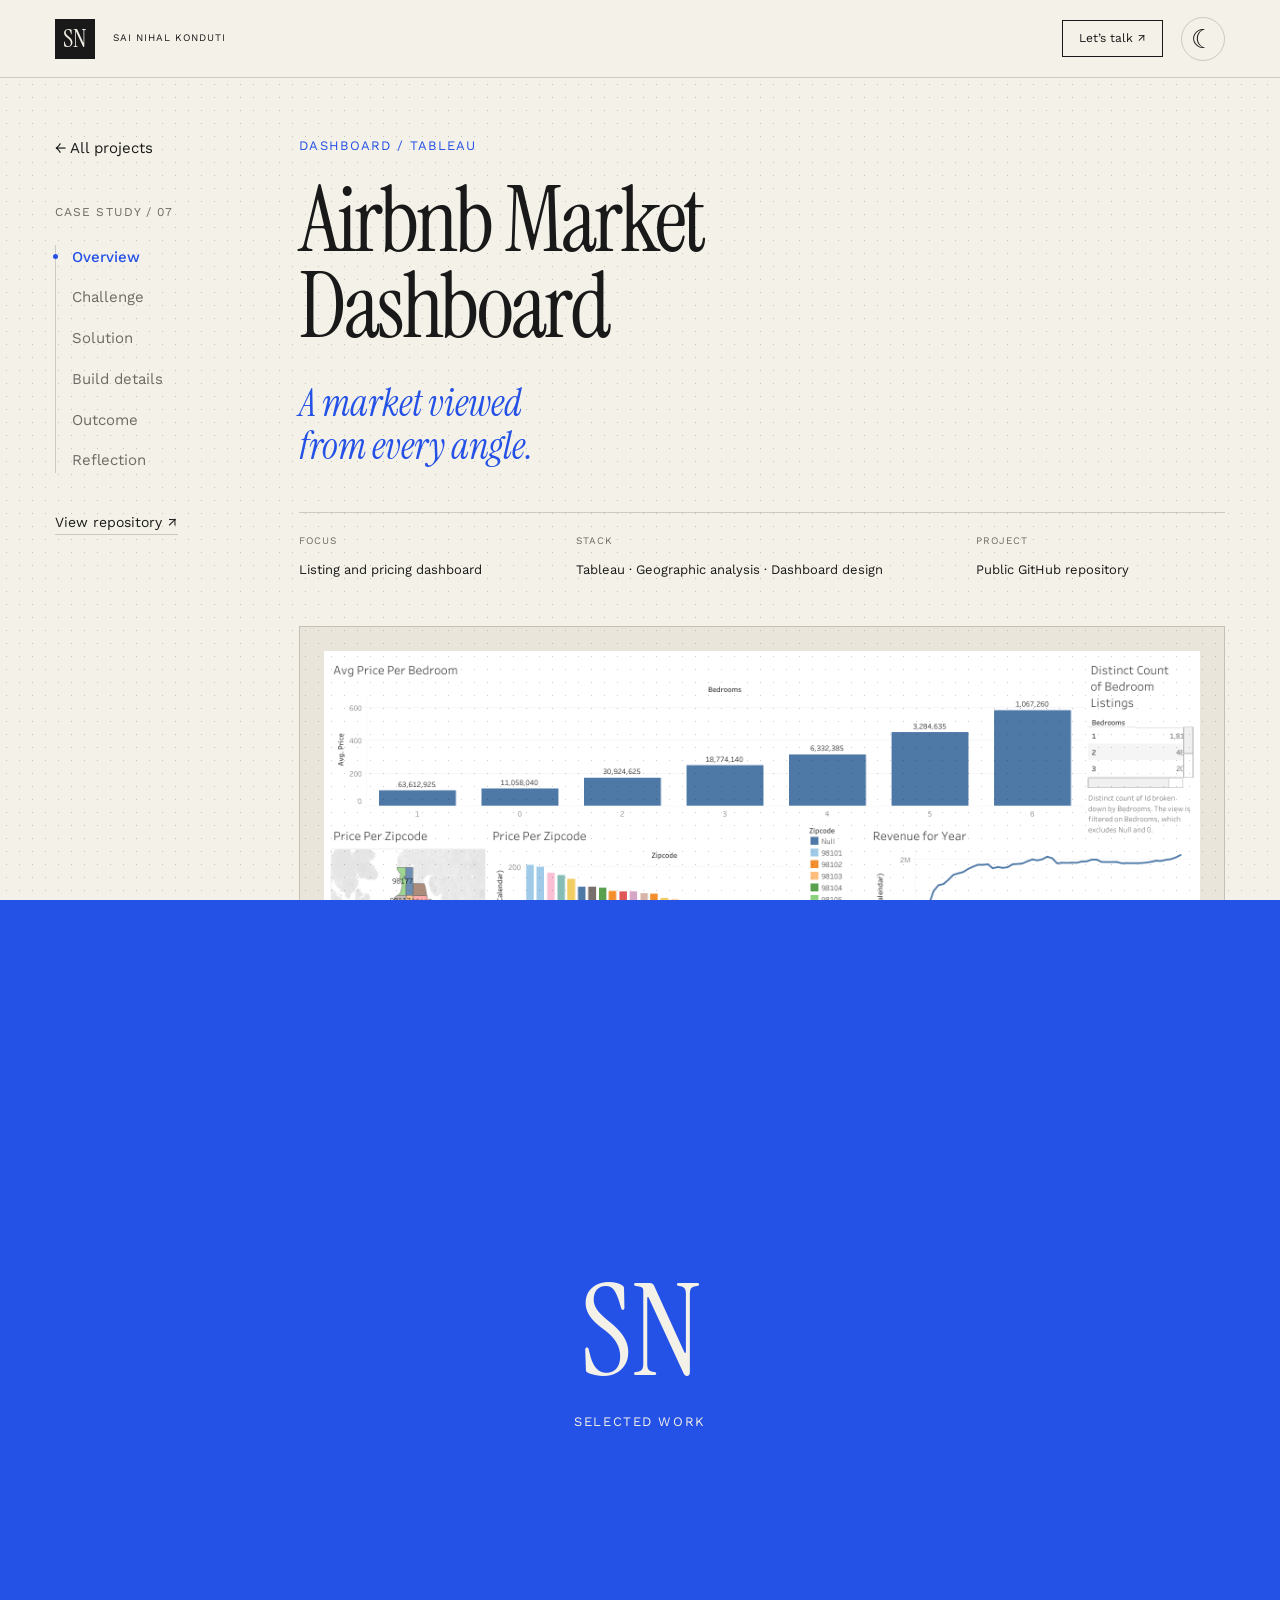
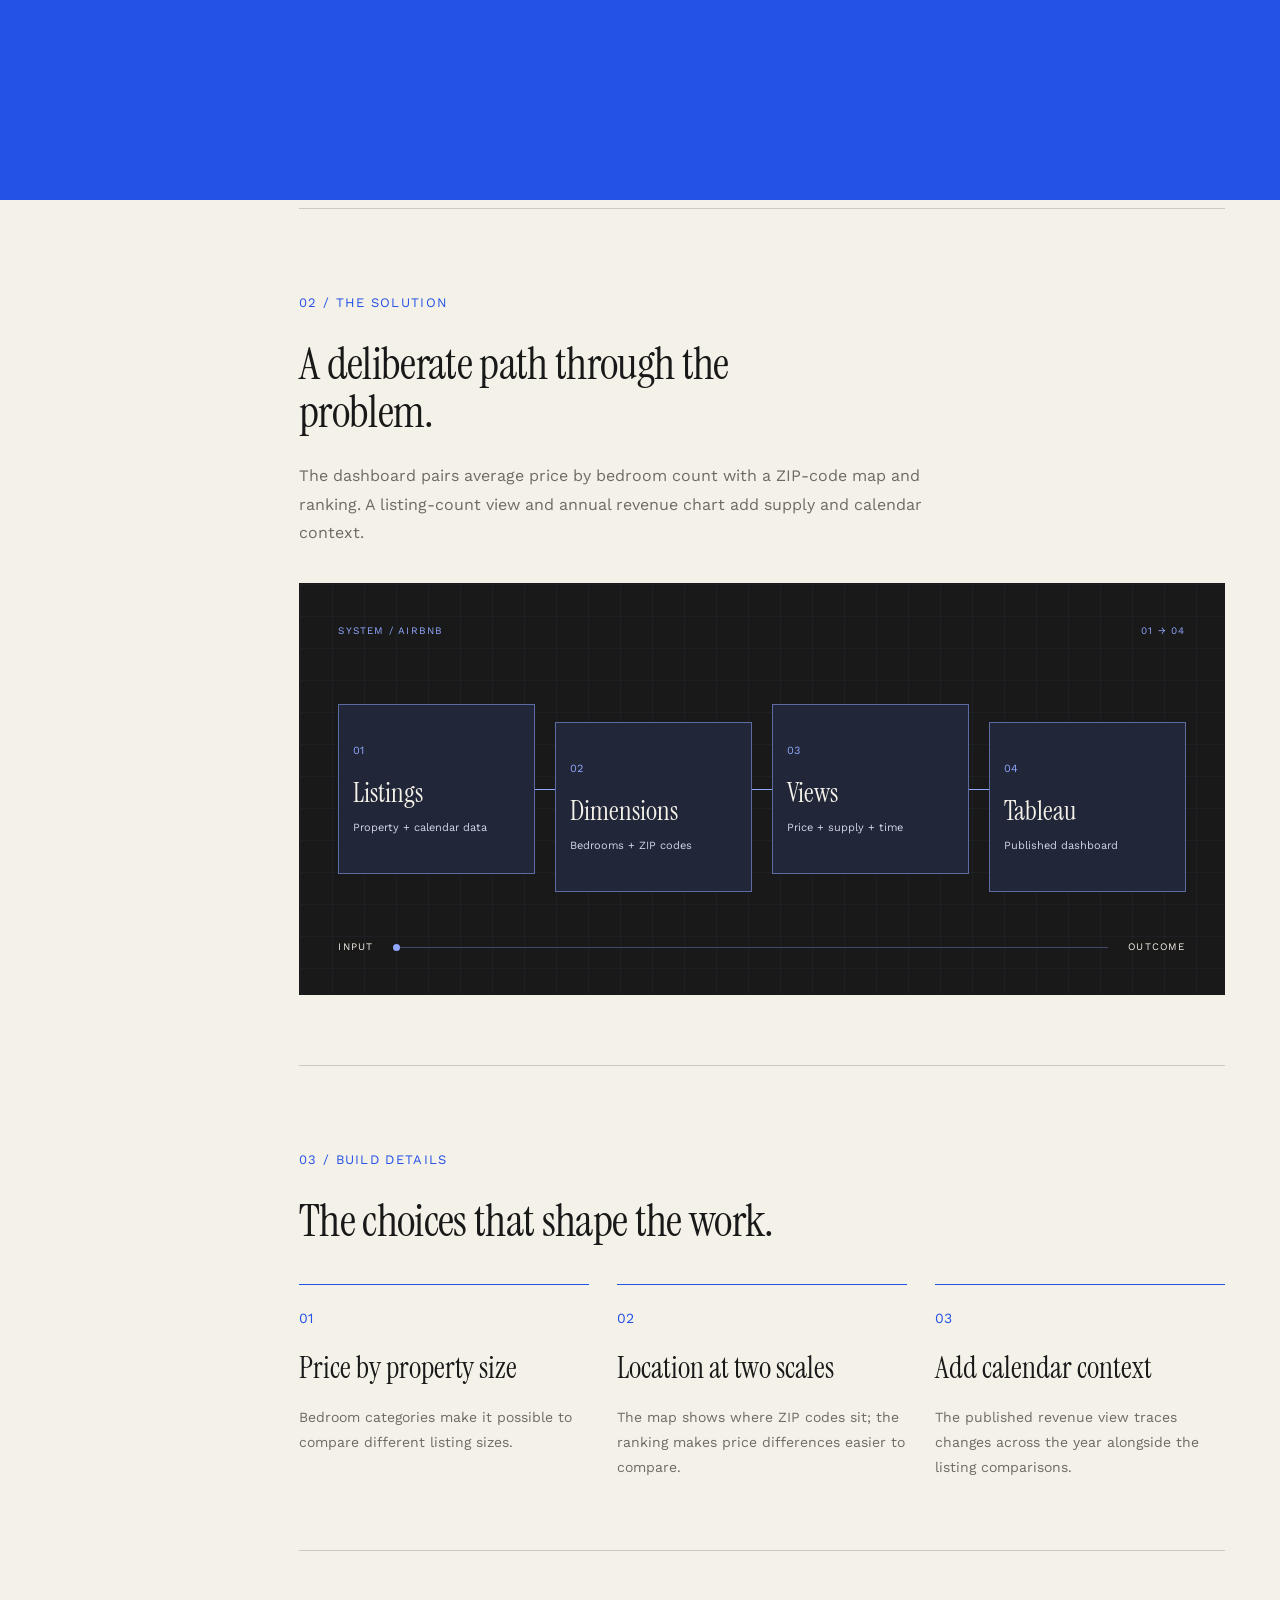
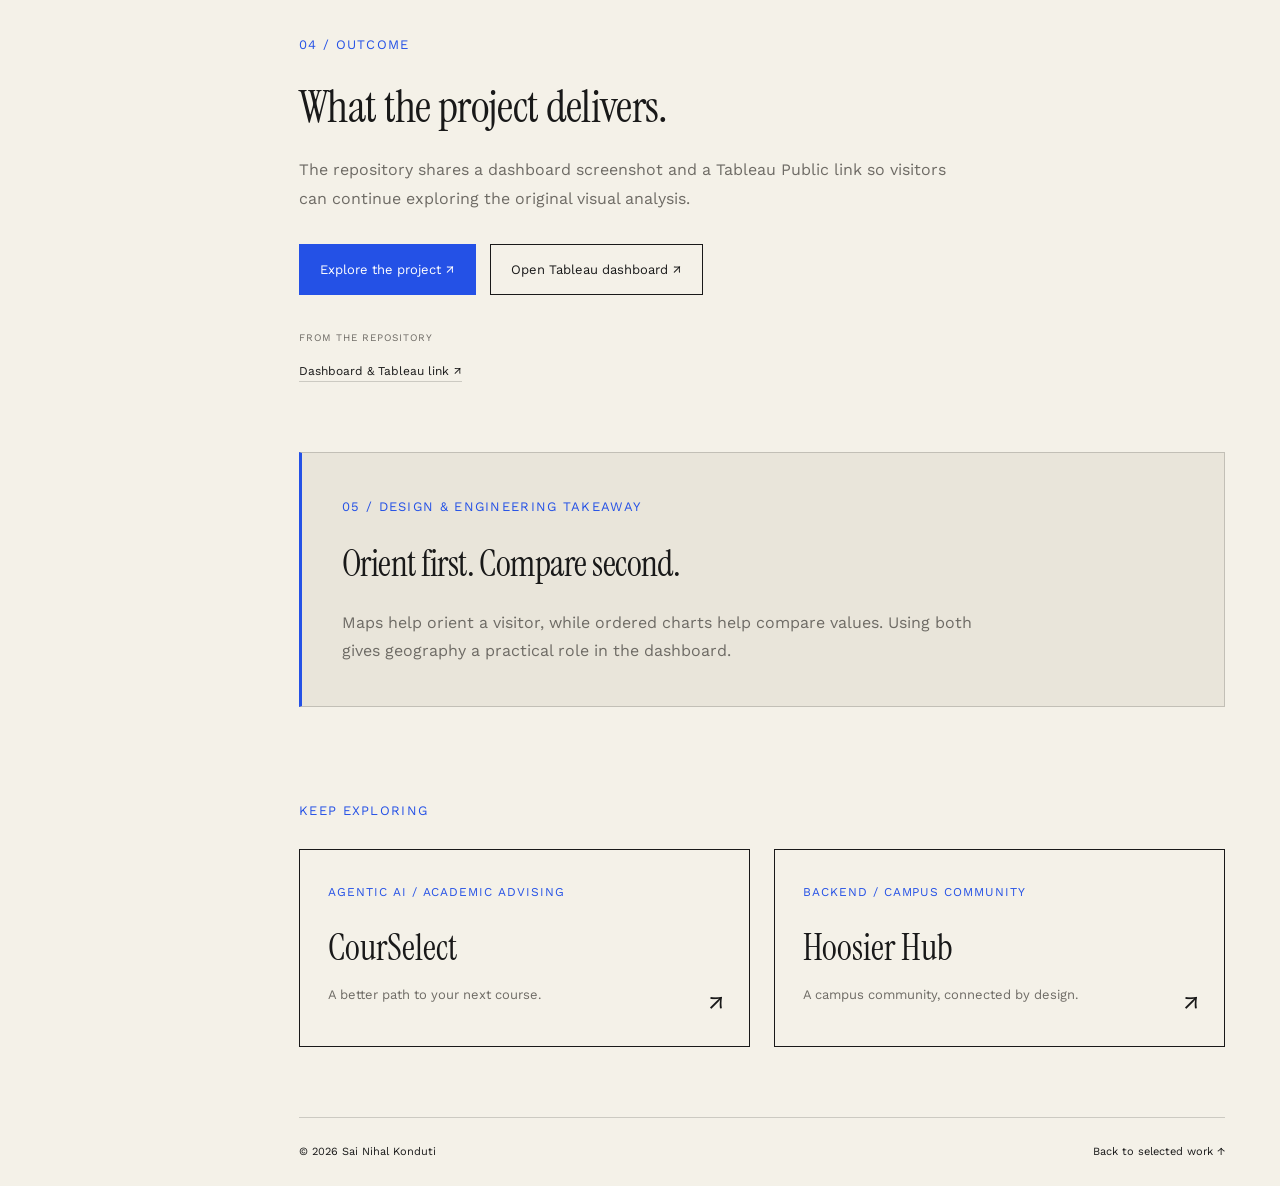
==== commit d88e54f1: "Simplify project headers and enlarge accent labels" ====
--- a/projects/airbnb.html
+++ b/projects/airbnb.html
@@ -1,7 +1,7 @@
 <!doctype html>
-<html lang="en"><head><meta charset="UTF-8"><meta name="viewport" content="width=device-width,initial-scale=1"><meta name="description" content="A Tableau dashboard bringing together bedroom pricing, listing counts, geographic differences, and a calendar-based revenue view."><title>Airbnb Market Dashboard — Sai Nihal Konduti</title><link rel="icon" href="../favicon.svg" type="image/svg+xml"><link rel="preconnect" href="https://fonts.googleapis.com"><link rel="preconnect" href="https://fonts.gstatic.com" crossorigin><link href="https://fonts.googleapis.com/css2?family=Instrument+Serif:ital@0;1&family=Work+Sans:wght@400;500;600&display=swap" rel="stylesheet"><link rel="stylesheet" href="../project.css?v=3"><script src="../transitions.js?v=1"></script><link rel="stylesheet" href="../theme.css?v=4"><script src="../theme.js?v=1"></script></head>
+<html lang="en"><head><meta charset="UTF-8"><meta name="viewport" content="width=device-width,initial-scale=1"><meta name="description" content="A Tableau dashboard bringing together bedroom pricing, listing counts, geographic differences, and a calendar-based revenue view."><title>Airbnb Market Dashboard — Sai Nihal Konduti</title><link rel="icon" href="../favicon.svg" type="image/svg+xml"><link rel="preconnect" href="https://fonts.googleapis.com"><link rel="preconnect" href="https://fonts.gstatic.com" crossorigin><link href="https://fonts.googleapis.com/css2?family=Instrument+Serif:ital@0;1&family=Work+Sans:wght@400;500;600&display=swap" rel="stylesheet"><link rel="stylesheet" href="../project.css?v=4"><script src="../transitions.js?v=1"></script><link rel="stylesheet" href="../theme.css?v=4"><script src="../theme.js?v=1"></script></head>
 <body><div class="paper-grain" aria-hidden="true"></div><a class="skip-link" href="#case-main">Skip to project</a><div class="page-wipe" aria-hidden="true"><span>SN <i>Selected work</i></span></div>
-<header class="case-header"><a class="case-wordmark" data-page-transition href="../index.html#work" aria-label="Back to Sai Nihal’s portfolio">SN</a><span>SAI NIHAL KONDUTI / SELECTED WORK</span><a data-page-transition href="../index.html#contact">Let’s talk ↗</a><button class="theme-toggle" type="button" data-theme-toggle aria-label="Switch to dark mode" aria-pressed="false">☾</button></header>
+<header class="case-header"><a class="case-wordmark" data-page-transition href="../index.html#work" aria-label="Back to Sai Nihal’s portfolio">SN</a><span>SAI NIHAL KONDUTI</span><a data-page-transition href="../index.html#contact">Let’s talk ↗</a><button class="theme-toggle" type="button" data-theme-toggle aria-label="Switch to dark mode" aria-pressed="false">☾</button></header>
 <div class="case-layout"><aside class="case-sidebar"><a class="back-link" data-page-transition href="../index.html#work">← All projects</a><p>CASE STUDY / 07</p><nav aria-label="Case study sections"><a href="#overview">Overview</a><a href="#challenge">Challenge</a><a href="#solution">Solution</a><a href="#engineering">Build details</a><a href="#outcome">Outcome</a><a href="#reflection">Reflection</a></nav><a class="source-link" href="https://github.com/nihal2405/AIRBNB-DASHBOARD-USING-TABLEAU" target="_blank" rel="noreferrer">View repository ↗</a></aside>
 <main id="case-main"><section id="overview" class="case-overview"><p class="eyebrow">Dashboard / Tableau</p><h1>Airbnb Market Dashboard</h1><p class="case-tagline">A market viewed<br>from every angle.</p><div class="case-meta"><div><small>FOCUS</small><span>Listing and pricing dashboard</span></div><div><small>STACK</small><span>Tableau · Geographic analysis · Dashboard design</span></div><div><small>PROJECT</small><span>Public GitHub repository</span></div></div><figure class="case-media"><a href="../assets/projects/airbnb.png" target="_blank" aria-label="View full-size project image"><img src="../assets/projects/airbnb.png" alt="Published Tableau dashboard showing bedroom prices, Seattle ZIP codes, listing counts, and revenue over time" fetchpriority="high"></a><figcaption>Original Tableau dashboard screenshot published in the project README <span>View full size ↗</span></figcaption></figure><div class="case-stats"><div><strong>Tableau</strong><span>visual analysis</span></div><div><strong>ZIP codes</strong><span>geographic comparison</span></div><div><strong>2016</strong><span>calendar view</span></div></div><p class="case-lead">A Tableau dashboard bringing together bedroom pricing, listing counts, geographic differences, and a calendar-based revenue view.</p></section>
 <section id="challenge" class="case-section"><span class="section-no">01 / THE CHALLENGE</span><h2>One average cannot explain a market.</h2><p>A single average price hides the differences between property size, location, and time. Those dimensions need to be visible together.</p></section>
--- a/project.css
+++ b/project.css
@@ -23,7 +23,7 @@
 .case-sidebar nav a[aria-current]::before { content:''; position:absolute; left:-3px; top:calc(.825em - 2.5px); width:5px; height:5px; background:var(--blue); border-radius:50%; }
 .source-link { display:inline-block; margin-top:38px; font-size:14px; border-bottom:1px solid var(--border); }
 main { min-width:0; }
-.eyebrow,.section-no { font-size:11px; color:var(--blue); letter-spacing:.1em; text-transform:uppercase; }
+.eyebrow,.section-no { font-size:13px; color:var(--blue); letter-spacing:.1em; text-transform:uppercase; }
 .eyebrow { margin:0 0 22px; }
 h1 { font:400 clamp(60px,7vw,112px)/.96 var(--display); letter-spacing:-.035em; margin:0 0 32px; max-width:16ch; }
 .case-tagline { font:italic clamp(30px,3vw,46px)/1.12 var(--display); color:var(--blue); margin:0 0 44px; }
@@ -59,7 +59,7 @@
 .case-section .system-map { margin-top:35px; }
 .feature-grid { display:grid; grid-template-columns:repeat(3,minmax(0,1fr)); margin-top:38px; gap:28px; }
 .feature-grid article { border-top:1px solid var(--blue); padding-top:20px; }
-.feature-grid small { font-size:11px; color:var(--blue); }
+.feature-grid small { font-size:14px; color:var(--blue); }
 .feature-grid h3 { font:400 30px/1.12 var(--display); margin:20px 0; }
 .feature-grid p { color:var(--muted); font-size:14px; line-height:1.8; margin:0; }
 .case-actions { display:flex; flex-wrap:wrap; gap:14px; margin-top:30px; }
@@ -81,7 +81,7 @@
 .related-grid { display:grid; grid-template-columns:1fr 1fr; gap:24px; margin-top:25px; }
 .related-card { border:1px solid var(--ink); padding:28px; position:relative; transition:transform .3s,box-shadow .3s; }
 .related-card:hover { transform:translateY(-6px); box-shadow:6px 6px 0 var(--blue); }
-.related-card > span { font-size:10px; color:var(--blue); text-transform:uppercase; letter-spacing:.08em; }
+.related-card > span { font-size:12px; color:var(--blue); text-transform:uppercase; letter-spacing:.08em; }
 .related-card h3 { font:400 36px/1.1 var(--display); margin:24px 0 16px; }
 .related-card p { color:var(--muted); font-size:13px; padding-right:25px; }
 .related-card b { position:absolute; bottom:22px; right:24px; font-size:24px; font-weight:400; }
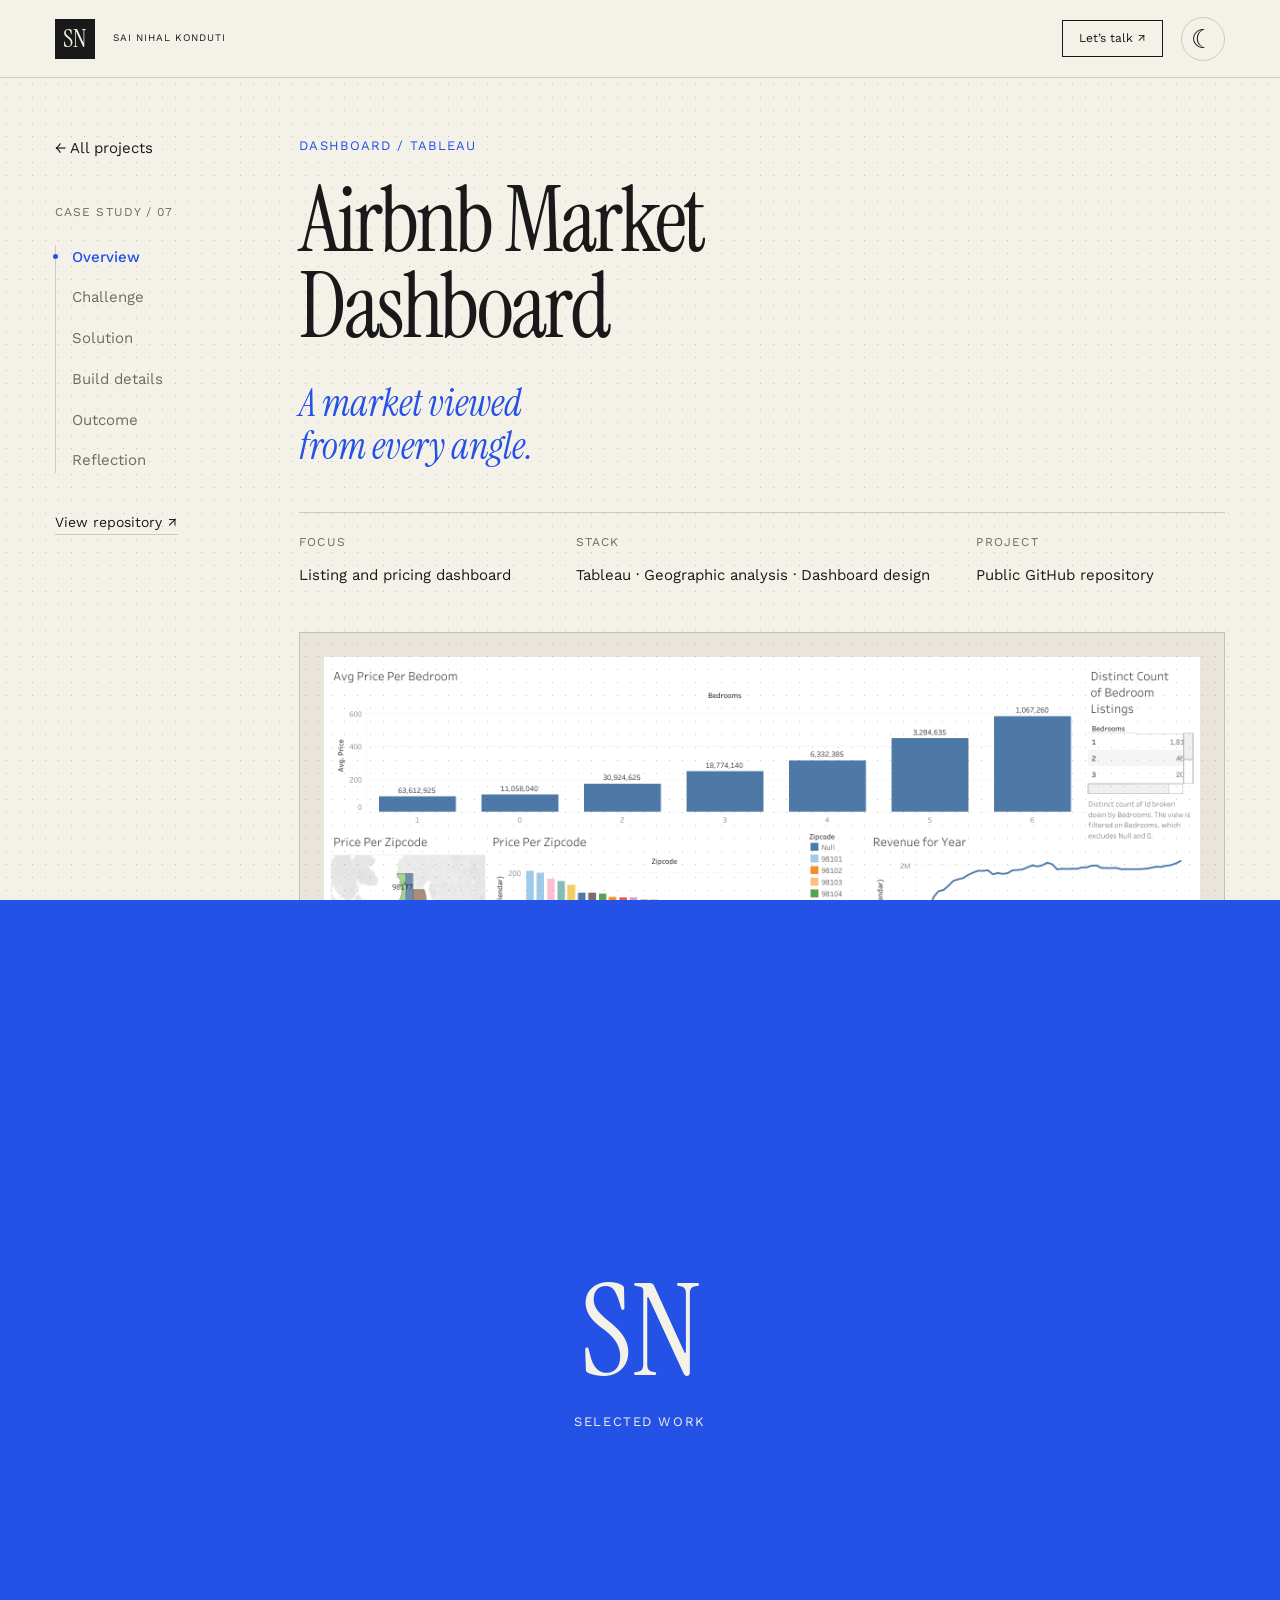
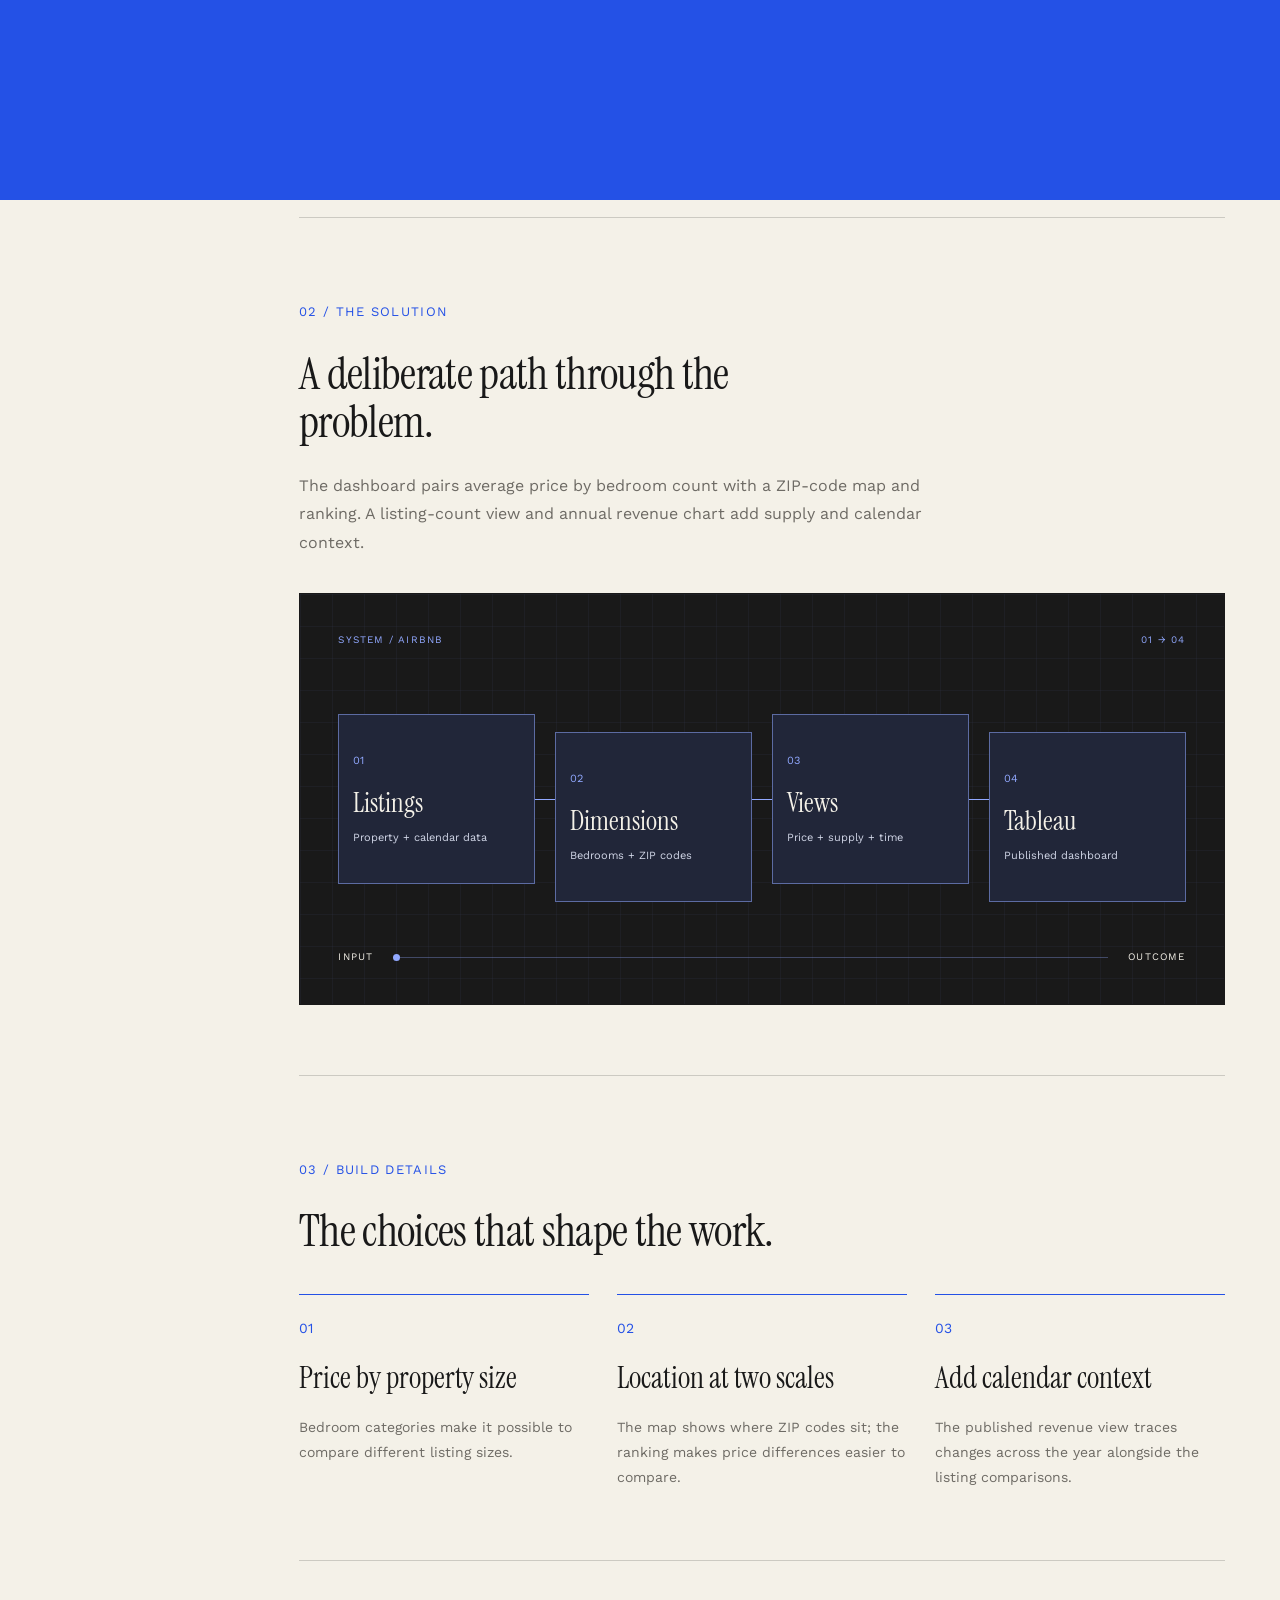
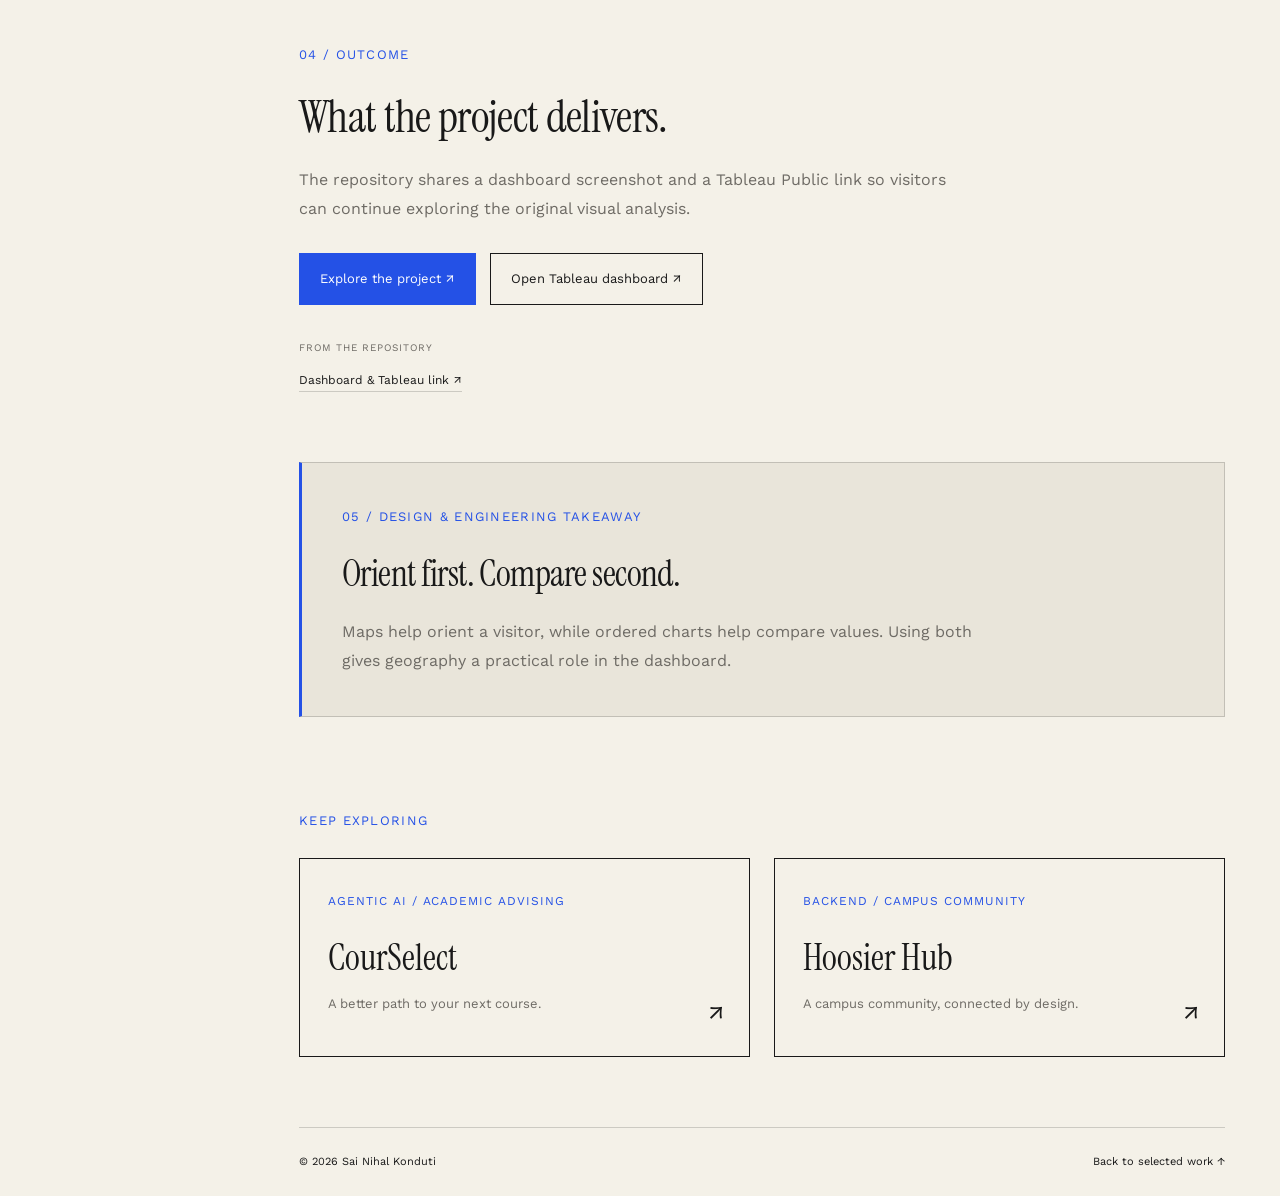
==== commit 7b947215: "Enlarge project metadata and statistic captions" ====
--- a/projects/airbnb.html
+++ b/projects/airbnb.html
@@ -1,5 +1,5 @@
 <!doctype html>
-<html lang="en"><head><meta charset="UTF-8"><meta name="viewport" content="width=device-width,initial-scale=1"><meta name="description" content="A Tableau dashboard bringing together bedroom pricing, listing counts, geographic differences, and a calendar-based revenue view."><title>Airbnb Market Dashboard — Sai Nihal Konduti</title><link rel="icon" href="../favicon.svg" type="image/svg+xml"><link rel="preconnect" href="https://fonts.googleapis.com"><link rel="preconnect" href="https://fonts.gstatic.com" crossorigin><link href="https://fonts.googleapis.com/css2?family=Instrument+Serif:ital@0;1&family=Work+Sans:wght@400;500;600&display=swap" rel="stylesheet"><link rel="stylesheet" href="../project.css?v=4"><script src="../transitions.js?v=1"></script><link rel="stylesheet" href="../theme.css?v=4"><script src="../theme.js?v=1"></script></head>
+<html lang="en"><head><meta charset="UTF-8"><meta name="viewport" content="width=device-width,initial-scale=1"><meta name="description" content="A Tableau dashboard bringing together bedroom pricing, listing counts, geographic differences, and a calendar-based revenue view."><title>Airbnb Market Dashboard — Sai Nihal Konduti</title><link rel="icon" href="../favicon.svg" type="image/svg+xml"><link rel="preconnect" href="https://fonts.googleapis.com"><link rel="preconnect" href="https://fonts.gstatic.com" crossorigin><link href="https://fonts.googleapis.com/css2?family=Instrument+Serif:ital@0;1&family=Work+Sans:wght@400;500;600&display=swap" rel="stylesheet"><link rel="stylesheet" href="../project.css?v=5"><script src="../transitions.js?v=1"></script><link rel="stylesheet" href="../theme.css?v=4"><script src="../theme.js?v=1"></script></head>
 <body><div class="paper-grain" aria-hidden="true"></div><a class="skip-link" href="#case-main">Skip to project</a><div class="page-wipe" aria-hidden="true"><span>SN <i>Selected work</i></span></div>
 <header class="case-header"><a class="case-wordmark" data-page-transition href="../index.html#work" aria-label="Back to Sai Nihal’s portfolio">SN</a><span>SAI NIHAL KONDUTI</span><a data-page-transition href="../index.html#contact">Let’s talk ↗</a><button class="theme-toggle" type="button" data-theme-toggle aria-label="Switch to dark mode" aria-pressed="false">☾</button></header>
 <div class="case-layout"><aside class="case-sidebar"><a class="back-link" data-page-transition href="../index.html#work">← All projects</a><p>CASE STUDY / 07</p><nav aria-label="Case study sections"><a href="#overview">Overview</a><a href="#challenge">Challenge</a><a href="#solution">Solution</a><a href="#engineering">Build details</a><a href="#outcome">Outcome</a><a href="#reflection">Reflection</a></nav><a class="source-link" href="https://github.com/nihal2405/AIRBNB-DASHBOARD-USING-TABLEAU" target="_blank" rel="noreferrer">View repository ↗</a></aside>
--- a/project.css
+++ b/project.css
@@ -29,8 +29,8 @@
 .case-tagline { font:italic clamp(30px,3vw,46px)/1.12 var(--display); color:var(--blue); margin:0 0 44px; }
 .case-meta { display:grid; grid-template-columns:1fr 1.5fr 1fr; border-top:1px solid var(--border); padding-top:20px; gap:28px; margin-bottom:45px; }
 .case-meta div { display:flex; flex-direction:column; gap:10px; }
-.case-meta small { font-size:10px; letter-spacing:.1em; color:var(--muted); }
-.case-meta span { font-size:13px; line-height:1.6; }
+.case-meta small { font-size:12px; letter-spacing:.1em; color:var(--muted); }
+.case-meta span { font-size:15px; line-height:1.6; }
 .system-map { position:relative; padding:clamp(24px,3vw,45px); background:var(--ink); color:var(--paper); overflow:hidden; border:1px solid var(--ink); }
 .system-map::before { content:''; position:absolute; inset:0; pointer-events:none; opacity:.18; background-image:linear-gradient(#91a8ff44 1px,transparent 1px),linear-gradient(90deg,#91a8ff44 1px,transparent 1px); background-size:32px 32px; }
 .map-label,.map-footer { position:relative; display:flex; align-items:center; justify-content:space-between; gap:20px; font-size:10px; letter-spacing:.12em; }
@@ -49,7 +49,7 @@
 .case-stats div { display:flex; flex-direction:column; gap:8px; border-right:1px solid var(--border); padding-right:16px; }
 .case-stats div:last-child { border:0; }
 .case-stats strong { font:400 clamp(27px,3vw,46px)/1 var(--display); color:var(--blue); overflow-wrap:anywhere; }
-.case-stats span { font-size:12px; color:var(--muted); }
+.case-stats span { font-size:14px; color:var(--muted); }
 .case-lead { font:400 clamp(26px,2.6vw,38px)/1.35 var(--display); max-width:40ch; margin:45px 0 0; }
 .case-section { padding-top:80px; margin-top:70px; border-top:1px solid var(--border); }
 h2 { font:400 clamp(34px,3.5vw,54px)/1.08 var(--display); letter-spacing:-.015em; max-width:25ch; margin:25px 0; }
@@ -118,7 +118,7 @@
   .map-label { font-size:9px; letter-spacing:.04em; }
   .case-stats { gap:12px; }
   .case-stats strong { font-size:30px; }
-  .case-stats span { font-size:11px; }
+  .case-stats span { font-size:13px; }
   .case-lead { font-size:28px; }
   .case-section { padding-top:40px; margin-top:50px; }
   h2 { font-size:36px; }
